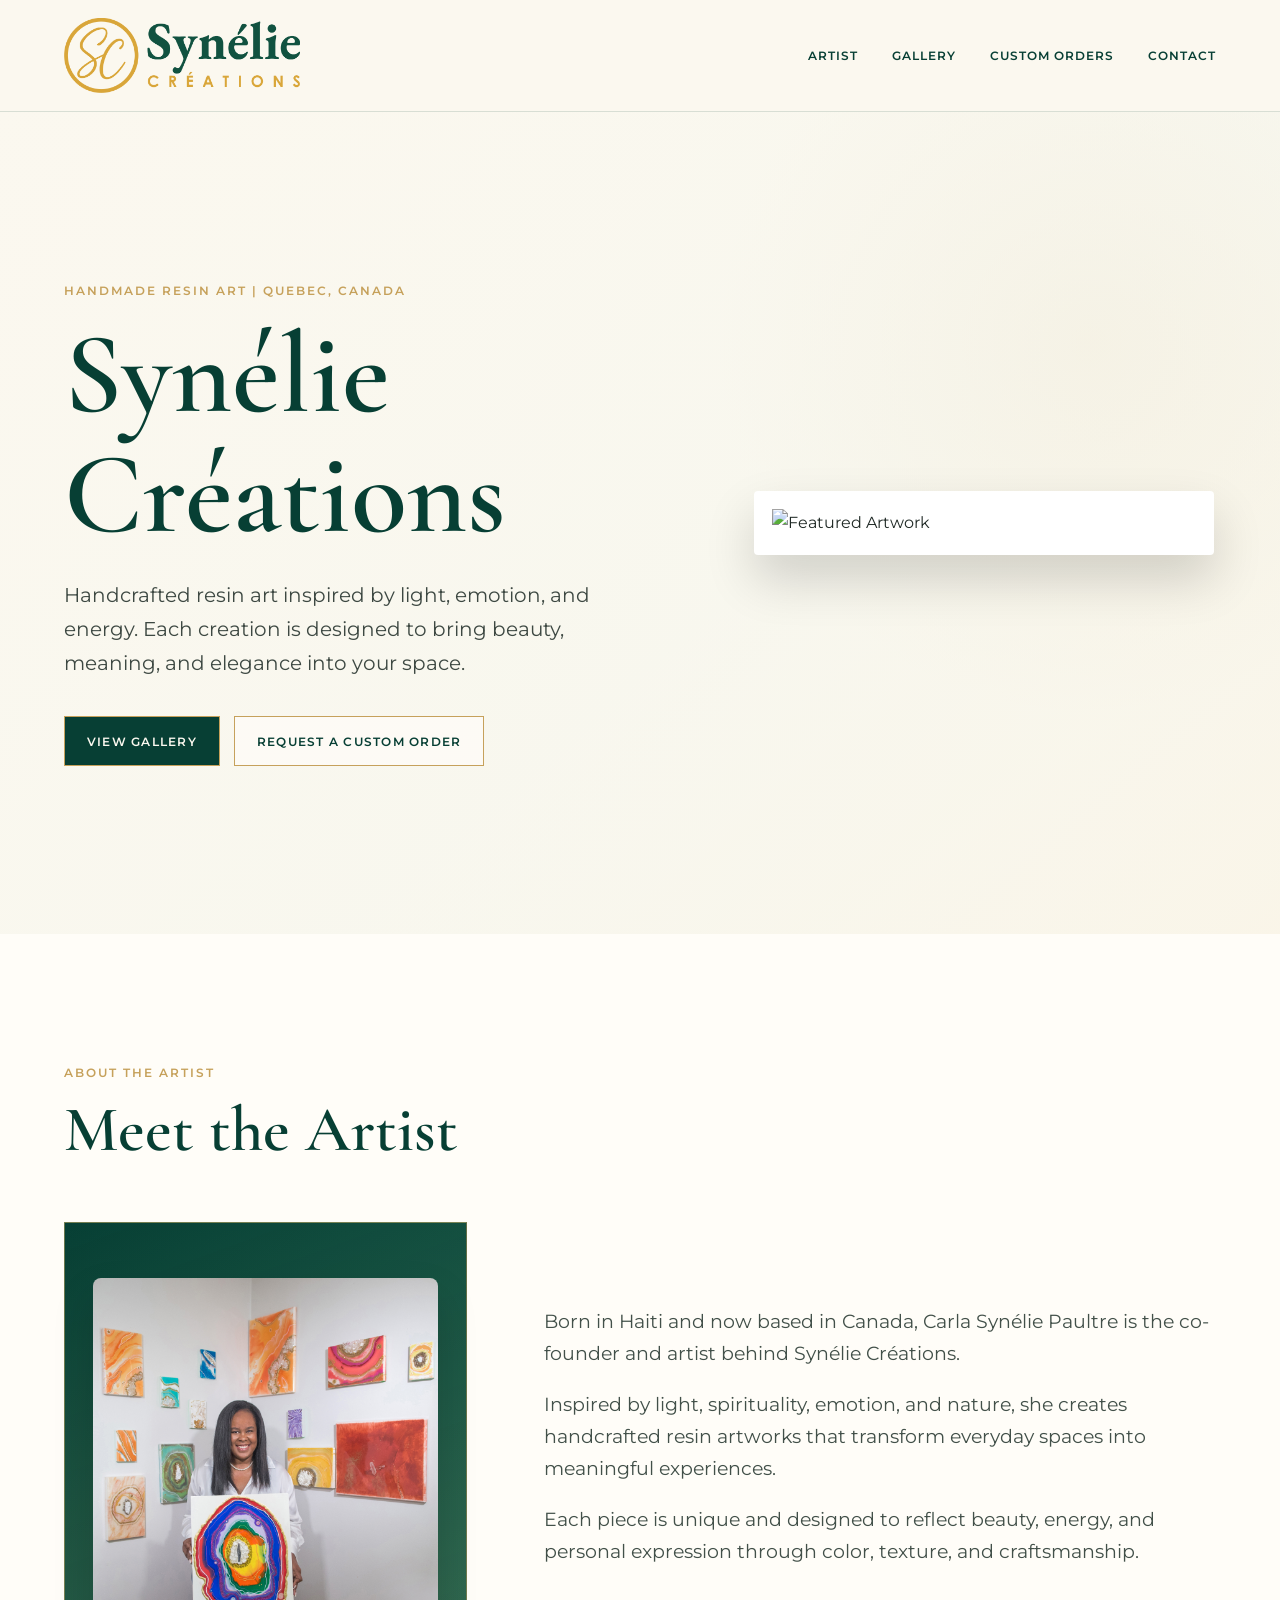
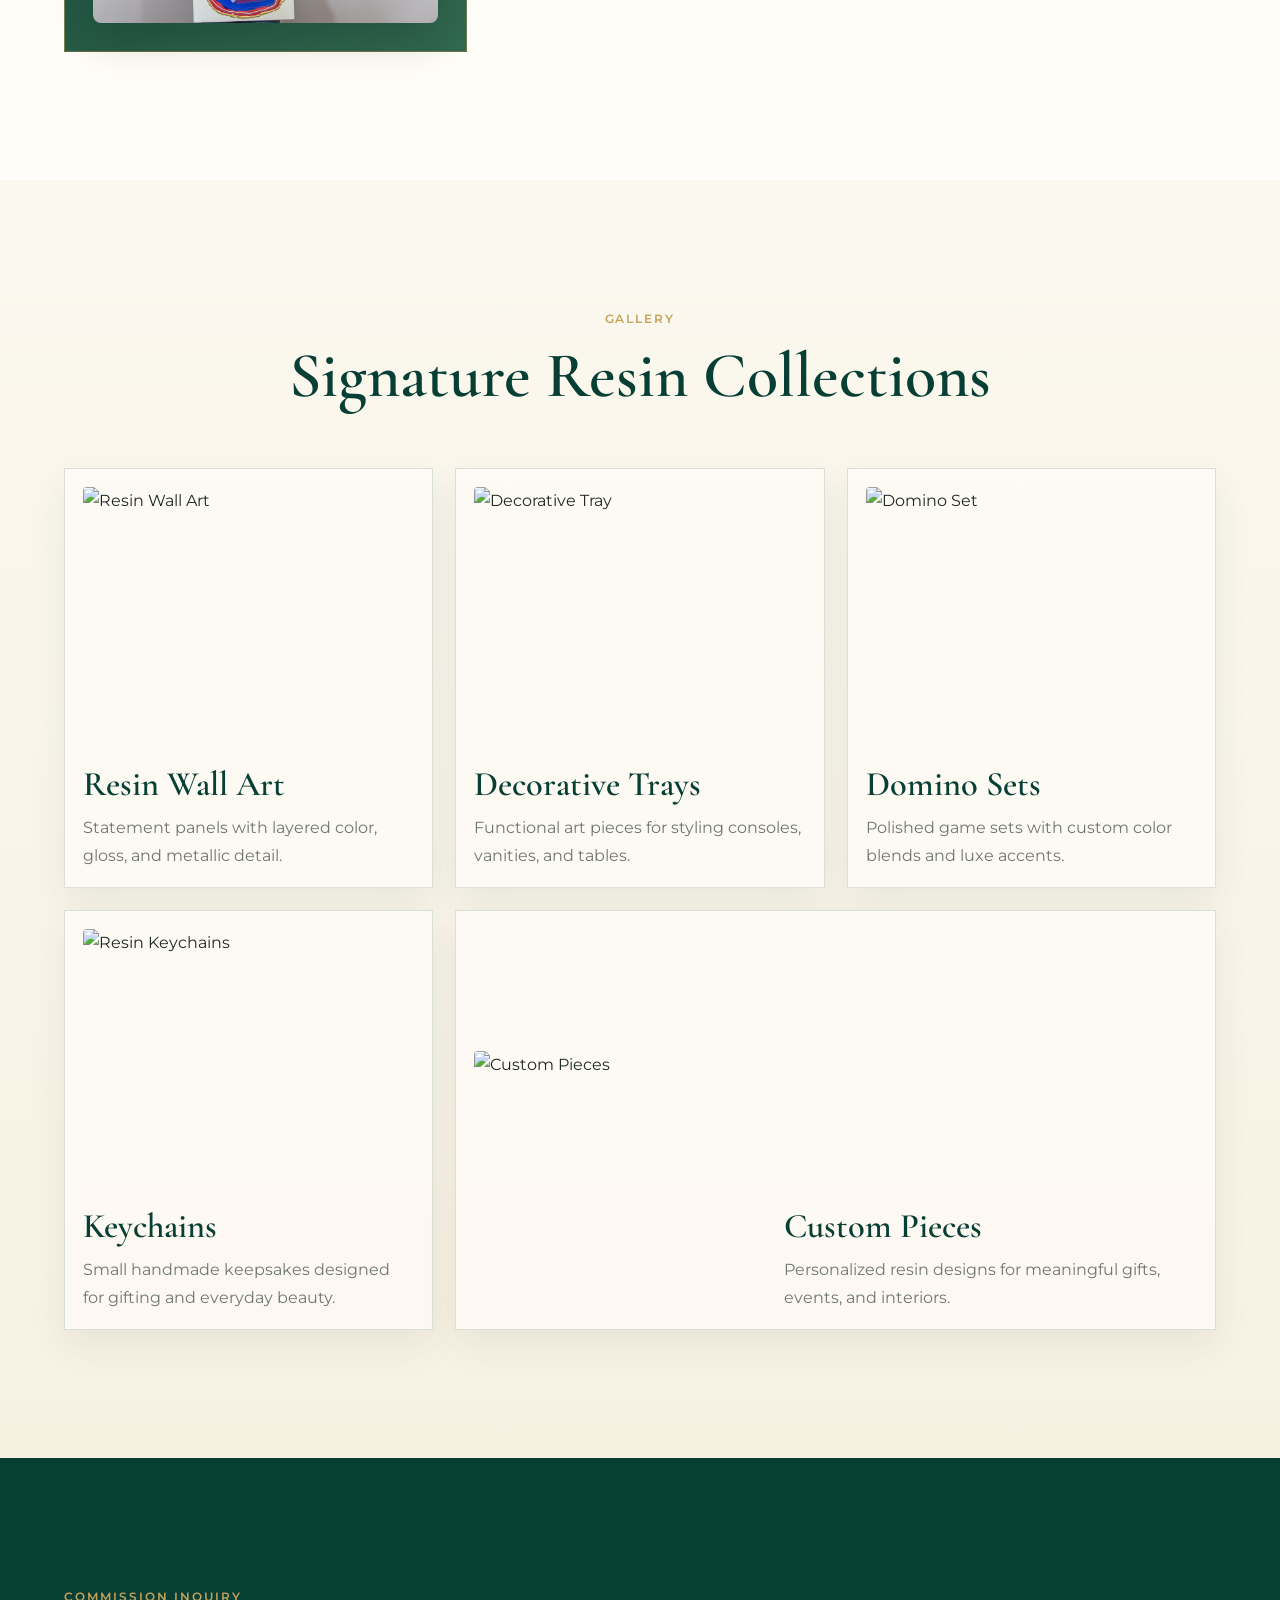
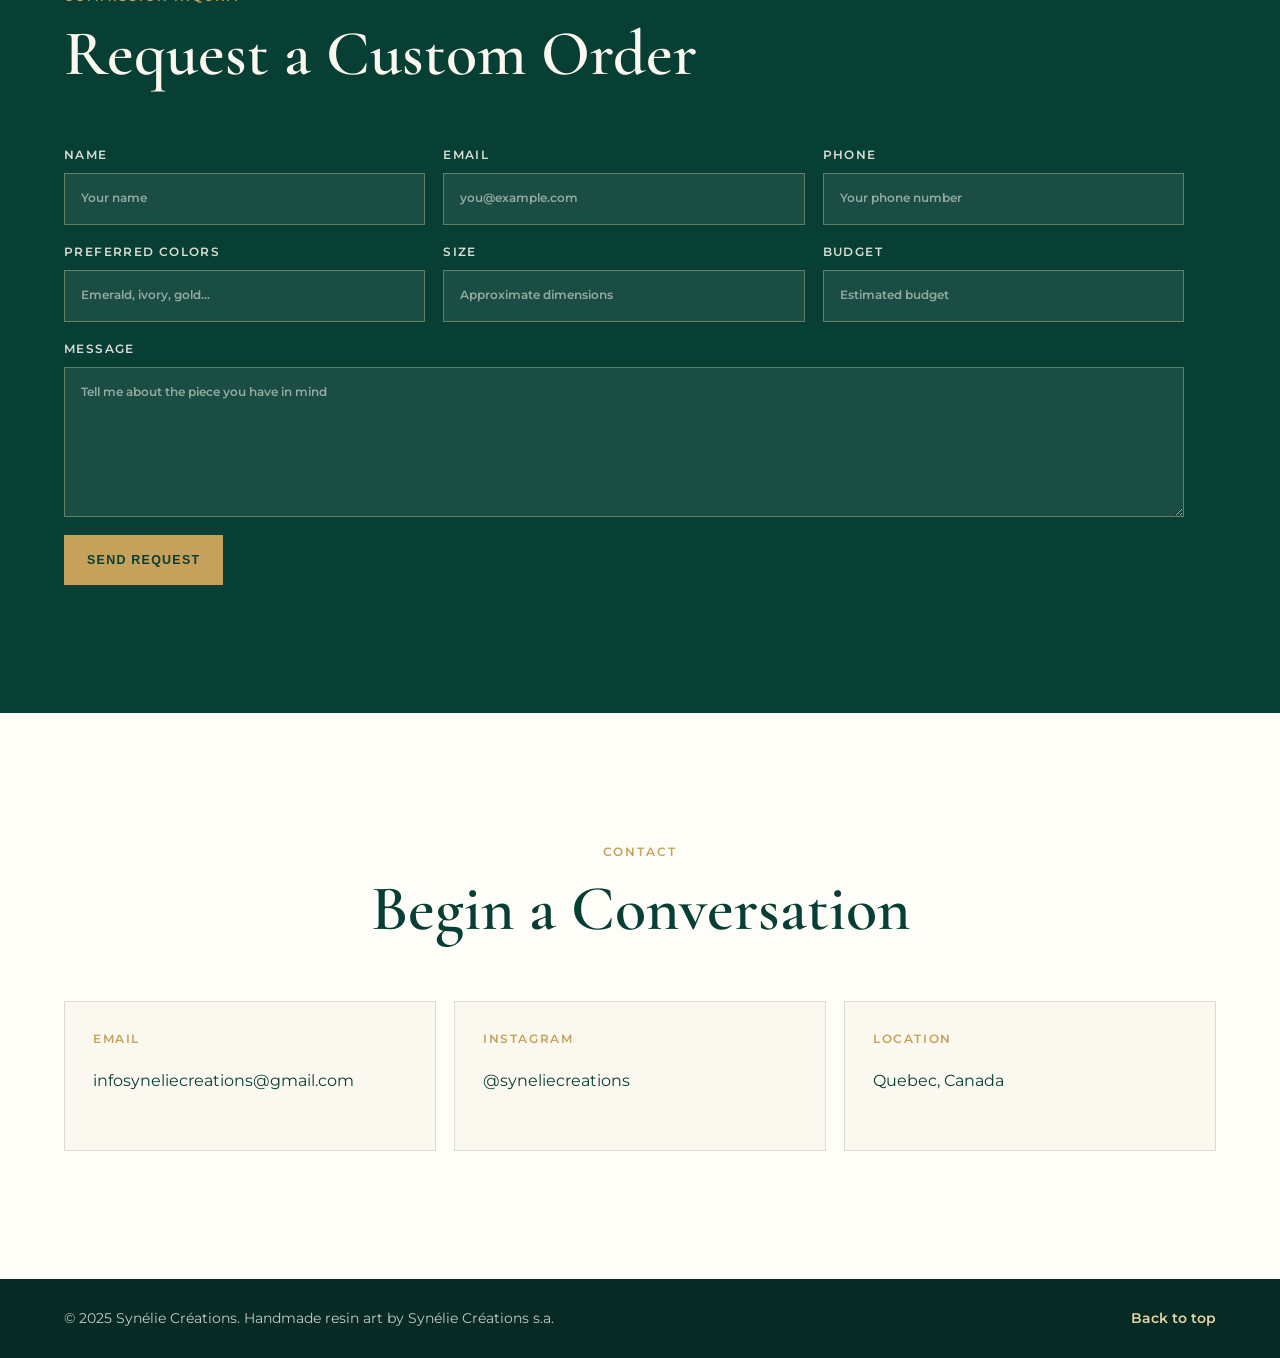
==== index.html @ 4497c75a "Update index.html" ====
<!DOCTYPE html>
<html lang="en">
  <head>
    <meta name="google-site-verification" content="1TIDE-GfaB0CnTvRUGaoGcwFWuDQBc4Xzt8GqGx5zcY" />
    <meta charset="UTF-8" />
    <meta name="viewport" content="width=device-width, initial-scale=1.0" />
    <title>Synélie Créations | Handmade Resin Art</title>
    <link rel="preconnect" href="https://fonts.googleapis.com" />
    <link rel="preconnect" href="https://fonts.gstatic.com" crossorigin />
    <link
      href="https://fonts.googleapis.com/css2?family=Cormorant+Garamond:wght@500;600;700&family=Montserrat:wght@300;400;500;600&display=swap"
      rel="stylesheet"
    />
    <link rel="stylesheet" href="style.css" />
  </head>
  <body>
    <header class="site-header" id="top">
      <a class="brand" href="#top" aria-label="Synelie Creations homepage">
        <img src="logo_3.png" alt="Synélie Créations Logo" class="site-logo">
            </a>

      <button class="nav-toggle" aria-label="Open navigation" aria-expanded="false">
        <span></span>
        <span></span>
      </button>

      <nav class="site-nav" aria-label="Primary navigation">
        <a href="#about">Artist</a>
        <a href="#gallery">Gallery</a>
        <a href="#custom">Custom Orders</a>
        <a href="#contact">Contact</a>
      </nav>
    </header>

    <main>
      <section class="hero section-pad">
        <div class="hero-copy">
          <p class="eyebrow">Handmade Resin Art | Quebec, Canada</p>
          <h1>Synélie Créations</h1>
          <p class="hero-tagline">
            Handcrafted resin art inspired by light, emotion, and energy. Each creation is designed to bring beauty, meaning, and elegance into your space.
          </p>
          <div class="hero-actions">
            <a class="button button-primary" href="#gallery">View Gallery</a>
            <a class="button button-secondary" href="#custom">Request a Custom Order</a>
          </div>
        </div>

       <div class="hero-art">
    <img src="350$(2).jpg" alt="Featured Artwork" class="hero-image">
</div>
      </section>

      <section class="about section-pad" id="about">
        <div class="section-heading">
          <p class="eyebrow">About the Artist</p>
          <h2>Meet the Artist</h2>
        </div>
        <div class="about-grid">
         <div class="portrait-placeholder">
    <img src="DSC_4320.jpg" alt="Carla Synélie Paultre" class="portrait-image">
</div>
          <div class="about-copy">
            <p>
          Born in Haiti and now based in Canada, Carla Synélie Paultre is the 
          co-founder and artist behind Synélie Créations.
</p>
          Inspired by light, spirituality, emotion, and nature, 
          she creates handcrafted resin artworks that transform everyday spaces into meaningful experiences.
</p>
          Each piece is unique and designed to reflect beauty, energy, and personal expression through color, texture, and craftsmanship.
</p>
            </p>
          </div>
        </div>
      </section>

      <section class="gallery section-pad" id="gallery">
        <div class="section-heading centered">
          <p class="eyebrow">Gallery</p>
          <h2>Signature Resin Collections</h2>
        </div>

        <div class="gallery-grid">
          <a class="gallery-card" href="resin-wall-art.html">
            <img src="DSC_3953.jpg" alt="Resin Wall Art" class="gallery-image">
            <div>
              <h3>Resin Wall Art</h3>
              <p>Statement panels with layered color, gloss, and metallic detail.</p>
            </div>
          </a>

         <a class="gallery-card" href="decorative-trays.html">
             <img src="DSC_3955.jpg" alt="Decorative Tray" class="gallery-image">
            <div>
              <h3>Decorative Trays</h3>
              <p>Functional art pieces for styling consoles, vanities, and tables.</p>
            </div>
          </a>

          <a class="gallery-card" href="domino-sets.html">
            <img src="65$.jpg" alt="Domino Set" class="gallery-image">
            <div>
              <h3>Domino Sets</h3>
              <p>Polished game sets with custom color blends and luxe accents.</p>
            </div>
          </a>

          <a class="gallery-card" href="keychains.html">
           <img src="15$.jpg" alt="Resin Keychains" class="gallery-image">
            <div>
              <h3>Keychains</h3>
              <p>Small handmade keepsakes designed for gifting and everyday beauty.</p>
            </div>
          </a>

          <article class="gallery-card featured-card">
             <img src="15$ (1).jpg" alt="Custom Pieces" class="gallery-image">
            <div>
              <h3>Custom Pieces</h3>
              <p>Personalized resin designs for meaningful gifts, events, and interiors.</p>
            </div>
          </article>
        </div>
      </section>

      <section class="custom section-pad" id="custom">
        <div class="section-heading">
          <p class="eyebrow">Commission Inquiry</p>
          <h2>Request a Custom Order</h2>
        </div>

        <form class="custom-form" action="https://formspree.io/f/xvzjpkgw" method="POST">
          <label>
            Name
            <input type="text" name="name" placeholder="Your name" />
          </label>
          <label>
            Email
            <input type="email" name="email" placeholder="you@example.com" />
          </label>
          <label>
            Phone
            <input type="tel" name="phone" placeholder="Your phone number" />
          </label>
          <label>
            Preferred Colors
            <input type="text" name="colors" placeholder="Emerald, ivory, gold..." />
          </label>
          <label>
            Size
            <input type="text" name="size" placeholder="Approximate dimensions" />
          </label>
          <label>
            Budget
            <input type="text" name="budget" placeholder="Estimated budget" />
          </label>
          <label class="full-field">
            Message
            <textarea name="message" rows="6" placeholder="Tell me about the piece you have in mind"></textarea>
          </label>
          <button class="button button-primary form-button" type="submit">Send Request</button>
        </form>
      </section>

      <section class="contact section-pad" id="contact">
        <div class="section-heading centered">
          <p class="eyebrow">Contact</p>
          <h2>Begin a Conversation</h2>
        </div>

        <div class="contact-list">
          <a href="mailto:infosyneliecreations@gmail.com">
            <span>Email</span>
            infosyneliecreations@gmail.com
          </a>
          <a href="https://www.instagram.com/" target="_blank" rel="noreferrer">
            <span>Instagram</span>
            @syneliecreations
          </a>
          <p>
            <span>Location</span>
            Quebec, Canada
          </p>
        </div>
      </section>
    </main>

    <footer class="site-footer">
      <p>&copy; 2025 Synélie Créations. Handmade resin art by Synélie Créations s.a.</p>
      <a href="#top">Back to top</a>
    </footer>

    <script src="script.js"></script>
  </body>
</html>
---- style.css ----
:root {
  --emerald: #073f34;
  --emerald-soft: #0d5b4d;
  --gold: #c6a15b;
  --gold-light: #e7d4a6;
  --ivory: #fbf8ef;
  --paper: #fffdf8;
  --ink: #1f2925;
  --muted: #6e776f;
  --line: rgba(7, 63, 52, 0.14);
  --shadow: 0 22px 50px rgba(7, 63, 52, 0.12);
}

* {
  box-sizing: border-box;
}

html {
  scroll-behavior: smooth;
}

body {
  margin: 0;
  background: var(--ivory);
  color: var(--ink);
  font-family: "Montserrat", Arial, sans-serif;
  line-height: 1.7;
}

a {
  color: inherit;
  text-decoration: none;
}

img,
svg {
  display: block;
  max-width: 100%;
}

.site-header {
  position: sticky;
  top: 0;
  z-index: 20;
  display: flex;
  align-items: center;
  justify-content: space-between;
  gap: 24px;
  min-height: 78px;
  padding: 18px clamp(20px, 5vw, 72px);
  background: rgba(251, 248, 239, 0.9);
  border-bottom: 1px solid var(--line);
  backdrop-filter: blur(18px);
}

.brand {
  display: inline-flex;
  align-items: center;
  gap: 12px;
  font-family: "Cormorant Garamond", Georgia, serif;
  font-size: 1.35rem;
  font-weight: 700;
  letter-spacing: 0;
}

.brand-mark {
  display: grid;
  width: 42px;
  height: 42px;
  place-items: center;
  color: var(--ivory);
  background: var(--emerald);
  border: 1px solid var(--gold);
  border-radius: 50%;
  font-family: "Montserrat", Arial, sans-serif;
  font-size: 0.78rem;
  font-weight: 600;
}

.site-nav {
  display: flex;
  align-items: center;
  gap: clamp(16px, 3vw, 34px);
  color: var(--emerald);
  font-size: 0.78rem;
  font-weight: 600;
  letter-spacing: 0.08em;
  text-transform: uppercase;
}

.site-nav a {
  position: relative;
}

.site-nav a::after {
  position: absolute;
  right: 0;
  bottom: -8px;
  left: 0;
  height: 1px;
  content: "";
  background: var(--gold);
  transform: scaleX(0);
  transform-origin: center;
  transition: transform 180ms ease;
}

.site-nav a:hover::after,
.site-nav a:focus-visible::after {
  transform: scaleX(1);
}

.nav-toggle {
  display: none;
  width: 42px;
  height: 42px;
  border: 1px solid var(--line);
  background: transparent;
}

.nav-toggle span {
  display: block;
  width: 18px;
  height: 1px;
  margin: 6px auto;
  background: var(--emerald);
}

.section-pad {
  padding: clamp(72px, 10vw, 132px) clamp(20px, 5vw, 72px);
}

.hero {
  display: grid;
  grid-template-columns: minmax(0, 0.95fr) minmax(320px, 0.75fr);
  align-items: center;
  gap: clamp(40px, 8vw, 100px);
  min-height: calc(100vh - 78px);
  background:
    linear-gradient(115deg, rgba(251, 248, 239, 0.88), rgba(251, 248, 239, 0.68)),
    radial-gradient(circle at 85% 28%, rgba(198, 161, 91, 0.22), transparent 30%),
    linear-gradient(140deg, var(--ivory), #eef4ec 58%, #f7efdb);
}

.eyebrow {
  margin: 0 0 14px;
  color: var(--gold);
  font-size: 0.78rem;
  font-weight: 600;
  letter-spacing: 0.16em;
  text-transform: uppercase;
}

h1,
h2,
h3 {
  margin: 0;
  color: var(--emerald);
  font-family: "Cormorant Garamond", Georgia, serif;
  font-weight: 600;
  line-height: 1.04;
  letter-spacing: 0;
}

h1 {
  max-width: 760px;
  font-size: clamp(4rem, 9vw, 8.75rem);
}

h2 {
  max-width: 780px;
  font-size: clamp(2.4rem, 5vw, 4.8rem);
}

h3 {
  font-size: clamp(1.55rem, 3vw, 2.15rem);
}

.hero-tagline {
  max-width: 620px;
  margin: 24px 0 0;
  color: #3d4842;
  font-size: clamp(1rem, 2vw, 1.25rem);
}

.hero-actions {
  display: flex;
  flex-wrap: wrap;
  gap: 14px;
  margin-top: 36px;
}

.button {
  display: inline-flex;
  align-items: center;
  justify-content: center;
  min-height: 50px;
  padding: 13px 22px;
  border: 1px solid var(--gold);
  font-size: 0.78rem;
  font-weight: 600;
  letter-spacing: 0.1em;
  text-transform: uppercase;
  transition:
    transform 180ms ease,
    background 180ms ease,
    color 180ms ease;
}

.button:hover,
.button:focus-visible {
  transform: translateY(-2px);
}

.button-primary {
  color: var(--ivory);
  background: var(--emerald);
}

.button-secondary {
  color: var(--emerald);
  background: rgba(255, 253, 248, 0.7);
}

.hero-art {
  display: grid;
  place-items: center;
}

.art-frame {
  position: relative;
  width: min(100%, 520px);
  aspect-ratio: 4 / 5;
  overflow: hidden;
  border: 1px solid rgba(198, 161, 91, 0.65);
  background:
    linear-gradient(145deg, rgba(7, 63, 52, 0.88), rgba(13, 91, 77, 0.72)),
    var(--emerald);
  box-shadow: var(--shadow);
}

.art-frame::before {
  position: absolute;
  inset: 28px;
  content: "";
  border: 1px solid rgba(231, 212, 166, 0.5);
}

.art-frame p {
  position: absolute;
  right: 28px;
  bottom: 24px;
  margin: 0;
  color: rgba(251, 248, 239, 0.78);
  font-size: 0.72rem;
  font-weight: 600;
  letter-spacing: 0.12em;
  text-transform: uppercase;
}

.resin-orbit,
.gold-vein {
  position: absolute;
  pointer-events: none;
}

.resin-orbit {
  border: 1px solid rgba(231, 212, 166, 0.34);
  border-radius: 50%;
}

.orbit-one {
  top: 12%;
  left: -18%;
  width: 72%;
  aspect-ratio: 1;
  background: radial-gradient(circle, rgba(251, 248, 239, 0.3), transparent 64%);
}

.orbit-two {
  right: -28%;
  bottom: 6%;
  width: 86%;
  aspect-ratio: 1;
  background: radial-gradient(circle, rgba(198, 161, 91, 0.24), transparent 66%);
}

.gold-vein {
  width: 2px;
  height: 78%;
  background: linear-gradient(180deg, transparent, var(--gold-light), transparent);
  transform: rotate(28deg);
}

.vein-one {
  top: -6%;
  left: 55%;
}

.vein-two {
  top: 14%;
  left: 68%;
}

.section-heading {
  margin-bottom: clamp(34px, 5vw, 58px);
}

.centered {
  text-align: center;
}

.centered h2 {
  margin-inline: auto;
}

.about {
  background: var(--paper);
}

.about-grid {
  display: grid;
  grid-template-columns: minmax(240px, 0.6fr) minmax(0, 1fr);
  gap: clamp(30px, 6vw, 78px);
  align-items: center;
}

.portrait-placeholder {
  display: grid;
  min-height: 430px;
  place-items: end start;
  padding: 28px;
  color: var(--ivory);
  background:
    linear-gradient(160deg, rgba(7, 63, 52, 0.08), rgba(198, 161, 91, 0.2)),
    linear-gradient(140deg, var(--emerald), var(--emerald-soft));
  border: 1px solid rgba(198, 161, 91, 0.48);
}

.portrait-placeholder span {
  font-size: 0.72rem;
  font-weight: 600;
  letter-spacing: 0.14em;
  text-transform: uppercase;
}

.about-copy {
  max-width: 720px;
  color: #425049;
  font-size: clamp(1rem, 2vw, 1.18rem);
}

.gallery {
  background: linear-gradient(180deg, var(--ivory), #f7f1e2);
}

.gallery-grid {
  display: grid;
  grid-template-columns: repeat(6, 1fr);
  gap: 22px;
}

.gallery-card {
  grid-column: span 2;
  display: grid;
  gap: 20px;
  padding: 18px;
  background: rgba(255, 253, 248, 0.72);
  border: 1px solid var(--line);
  box-shadow: 0 14px 34px rgba(7, 63, 52, 0.07);
}

.featured-card {
  grid-column: span 4;
  grid-template-columns: minmax(220px, 0.7fr) 1fr;
  align-items: end;
}

.image-placeholder {
  min-height: 260px;
  border: 1px solid rgba(198, 161, 91, 0.3);
  background-color: #e9e4d4;
  background-image:
    linear-gradient(135deg, rgba(255, 253, 248, 0.52), transparent),
    radial-gradient(circle at 28% 34%, rgba(7, 63, 52, 0.62), transparent 20%),
    radial-gradient(circle at 72% 68%, rgba(198, 161, 91, 0.62), transparent 24%);
}

.trays {
  background-image:
    linear-gradient(135deg, rgba(255, 253, 248, 0.42), transparent),
    radial-gradient(ellipse at 50% 52%, rgba(7, 63, 52, 0.58), transparent 32%),
    radial-gradient(circle at 74% 24%, rgba(198, 161, 91, 0.68), transparent 20%);
}

.dominoes {
  background-image:
    repeating-linear-gradient(90deg, rgba(7, 63, 52, 0.74) 0 22px, transparent 22px 42px),
    linear-gradient(145deg, rgba(231, 212, 166, 0.8), #fffdf8);
}

.keychains {
  background-image:
    radial-gradient(circle at 35% 36%, rgba(198, 161, 91, 0.7), transparent 18%),
    radial-gradient(circle at 62% 58%, rgba(7, 63, 52, 0.62), transparent 20%),
    linear-gradient(145deg, #fffdf8, #e7d4a6);
}

.custom-pieces {
  min-height: 320px;
  background-image:
    linear-gradient(45deg, rgba(7, 63, 52, 0.12) 25%, transparent 25% 50%, rgba(198, 161, 91, 0.18) 50% 75%, transparent 75%),
    linear-gradient(145deg, #fffdf8, #e4efe8);
  background-size: 42px 42px, auto;
}

.gallery-card p {
  margin: 12px 0 0;
  color: var(--muted);
}

.custom {
  background: var(--emerald);
}

.custom .section-heading h2 {
  color: var(--ivory);
}

.custom-form {
  display: grid;
  grid-template-columns: repeat(3, 1fr);
  gap: 18px;
  max-width: 1120px;
}

label {
  display: grid;
  gap: 8px;
  color: rgba(251, 248, 239, 0.86);
  font-size: 0.72rem;
  font-weight: 600;
  letter-spacing: 0.12em;
  text-transform: uppercase;
}

input,
textarea {
  width: 100%;
  border: 1px solid rgba(231, 212, 166, 0.36);
  background: rgba(255, 253, 248, 0.08);
  color: var(--ivory);
  font: inherit;
  letter-spacing: 0;
  outline: none;
  padding: 15px 16px;
  transition:
    border-color 180ms ease,
    background 180ms ease;
}

textarea {
  resize: vertical;
}

input::placeholder,
textarea::placeholder {
  color: rgba(251, 248, 239, 0.54);
}

input:focus,
textarea:focus {
  border-color: var(--gold-light);
  background: rgba(255, 253, 248, 0.12);
}

.full-field {
  grid-column: 1 / -1;
}

.form-button {
  justify-self: start;
  background: var(--gold);
  color: var(--emerald);
}

.contact {
  background: var(--paper);
}

.contact-list {
  display: grid;
  grid-template-columns: repeat(3, 1fr);
  gap: 18px;
}

.contact-list a,
.contact-list p {
  min-height: 150px;
  margin: 0;
  padding: 28px;
  color: var(--emerald);
  background: var(--ivory);
  border: 1px solid var(--line);
}

.contact-list span {
  display: block;
  margin-bottom: 18px;
  color: var(--gold);
  font-size: 0.72rem;
  font-weight: 600;
  letter-spacing: 0.14em;
  text-transform: uppercase;
}

.site-footer {
  display: flex;
  align-items: center;
  justify-content: space-between;
  gap: 18px;
  padding: 28px clamp(20px, 5vw, 72px);
  color: rgba(251, 248, 239, 0.78);
  background: #052b24;
  font-size: 0.88rem;
}

.site-footer p {
  margin: 0;
}

.site-footer a {
  color: var(--gold-light);
  font-weight: 600;
}

@media (max-width: 980px) {
  .hero,
  .about-grid,
  .featured-card {
    grid-template-columns: 1fr;
  }

  .hero {
    min-height: auto;
    padding-top: 88px;
  }

  .gallery-card,
  .featured-card {
    grid-column: span 3;
  }

  .custom-form,
  .contact-list {
    grid-template-columns: 1fr 1fr;
  }
}

@media (max-width: 720px) {
  .site-header {
    min-height: 70px;
  }

  .brand-text {
    max-width: 150px;
    line-height: 1;
  }

  .nav-toggle {
    display: block;
  }

  .site-nav {
    position: absolute;
    top: 100%;
    right: 0;
    left: 0;
    display: none;
    flex-direction: column;
    align-items: flex-start;
    gap: 0;
    padding: 12px 20px 22px;
    background: rgba(251, 248, 239, 0.98);
    border-bottom: 1px solid var(--line);
  }

  .site-nav.is-open {
    display: flex;
  }

  .site-nav a {
    width: 100%;
    padding: 12px 0;
  }

  .hero-actions,
  .button {
    width: 100%;
  }

  h1 {
    font-size: clamp(3.6rem, 18vw, 5.4rem);
  }

  .gallery-grid,
  .custom-form,
  .contact-list {
    grid-template-columns: 1fr;
  }

  .gallery-card,
  .featured-card {
    grid-column: auto;
  }

  .portrait-placeholder,
  .image-placeholder {
    min-height: 250px;
  }

  .site-footer {
    flex-direction: column;
    align-items: flex-start;
  }
}

@media (max-width: 420px) {
  .section-pad {
    padding-right: 16px;
    padding-left: 16px;
  }

  .button {
    padding-right: 14px;
    padding-left: 14px;
    font-size: 0.72rem;
  }
}
.hero-image {
    width: 100%;
    max-width: 460px;
    height: auto;
    border-radius: 4px;
    padding: 18px;
    background: #ffffff;
    box-shadow: 0 24px 50px rgba(0,0,0,0.16);
    object-fit: cover;
}
.portrait-image {
    width: 100%;
    height: auto;
    border-radius: 8px;
    object-fit: cover;
    box-shadow: 0 20px 40px rgba(0,0,0,0.15);
}
.site-logo {
    height: 75px;
    width: auto;
    object-fit: contain;
}

.brand {
    display: flex;
    align-items: center;
    gap: 12px;
}
.gallery-image {
  width: 100%;
  height: 260px;
  object-fit: cover;
  display: block;
  border-radius: 4px;
}
.gallery-card {
  text-decoration: none;
  color: inherit;
  cursor: pointer;
}

.gallery-card:hover {
  transform: translateY(-6px);
  transition: 0.3s ease;
}
.artwork-card {
  background: #fff;
  padding: 18px;
  border-radius: 6px;
  box-shadow: 0 18px 40px rgba(0,0,0,0.08);
}

.artwork-info {
  margin-top: 16px;
}

.inquiry-button {
  display: inline-block;
  margin-top: 14px;
  padding: 12px 18px;
  background: #0f4f3d;
  color: #fff;
  text-decoration: none;
  border-radius: 4px;
  font-weight: 600;
}

.inquiry-button:hover {
  background: #c9a227;
  color: #0f4f3d;
}
.lightbox-overlay {
  display: none;
  position: fixed;
  z-index: 9999;
  inset: 0;
  background: rgba(0,0,0,0.92);
  align-items: center;
  justify-content: center;
  flex-direction: column;
}

.lightbox-overlay img {
  max-width: 85%;
  max-height: 78vh;
  border-radius: 6px;
  box-shadow: 0 25px 70px rgba(0,0,0,0.45);
}

.lightbox-close {
  position: absolute;
  top: 24px;
  right: 36px;
  color: #fff;
  font-size: 42px;
  cursor: pointer;
}

.lightbox-nav {
  margin-top: 24px;
}

.lightbox-nav button {
  padding: 12px 22px;
  margin: 0 8px;
  border: none;
  cursor: pointer;
  background: #c9a227;
  color: #0f4f3d;
  font-weight: 700;
  letter-spacing: 1px;
}
.artwork-info {
  position: relative;
  z-index: 2;
}

.inquiry-button {
  position: relative;
  z-index: 3;
  pointer-events: auto;
}
.inquiry-button {
  position: relative;
  z-index: 10;
  pointer-events: auto;
}
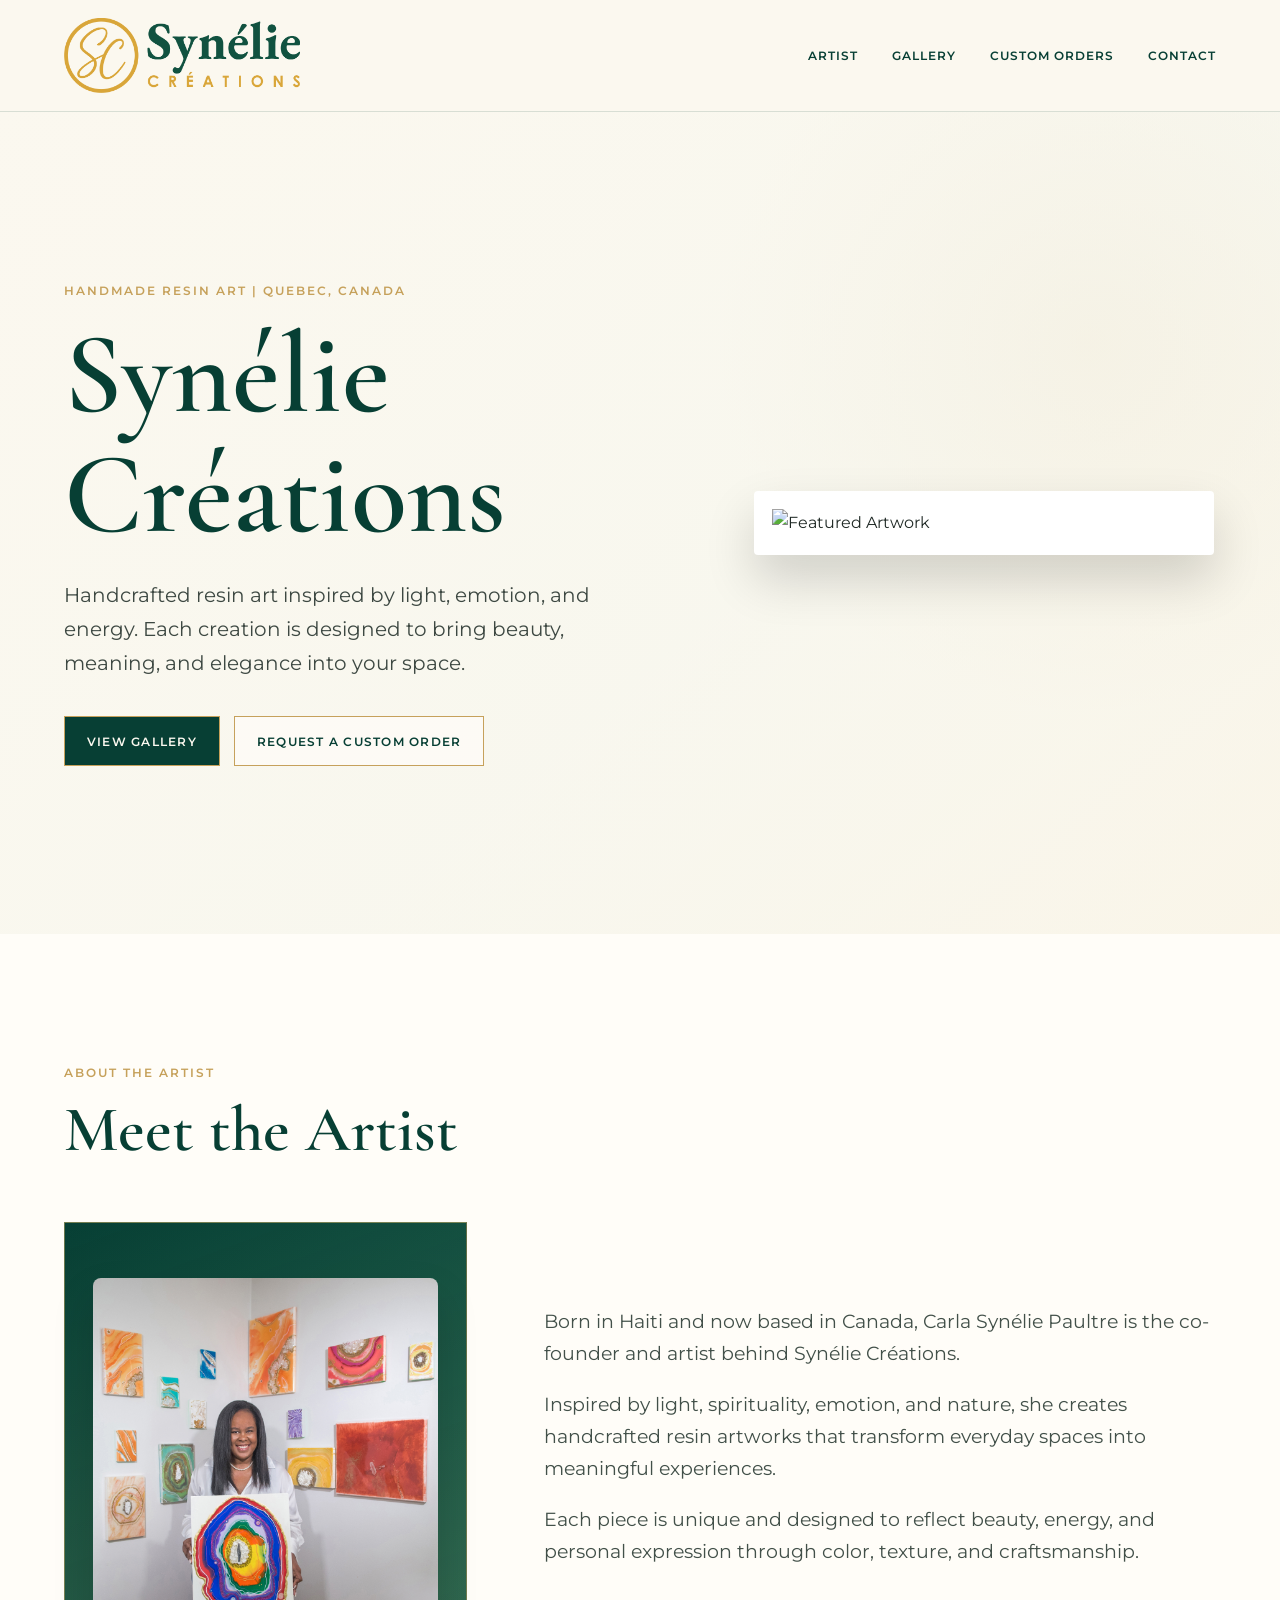
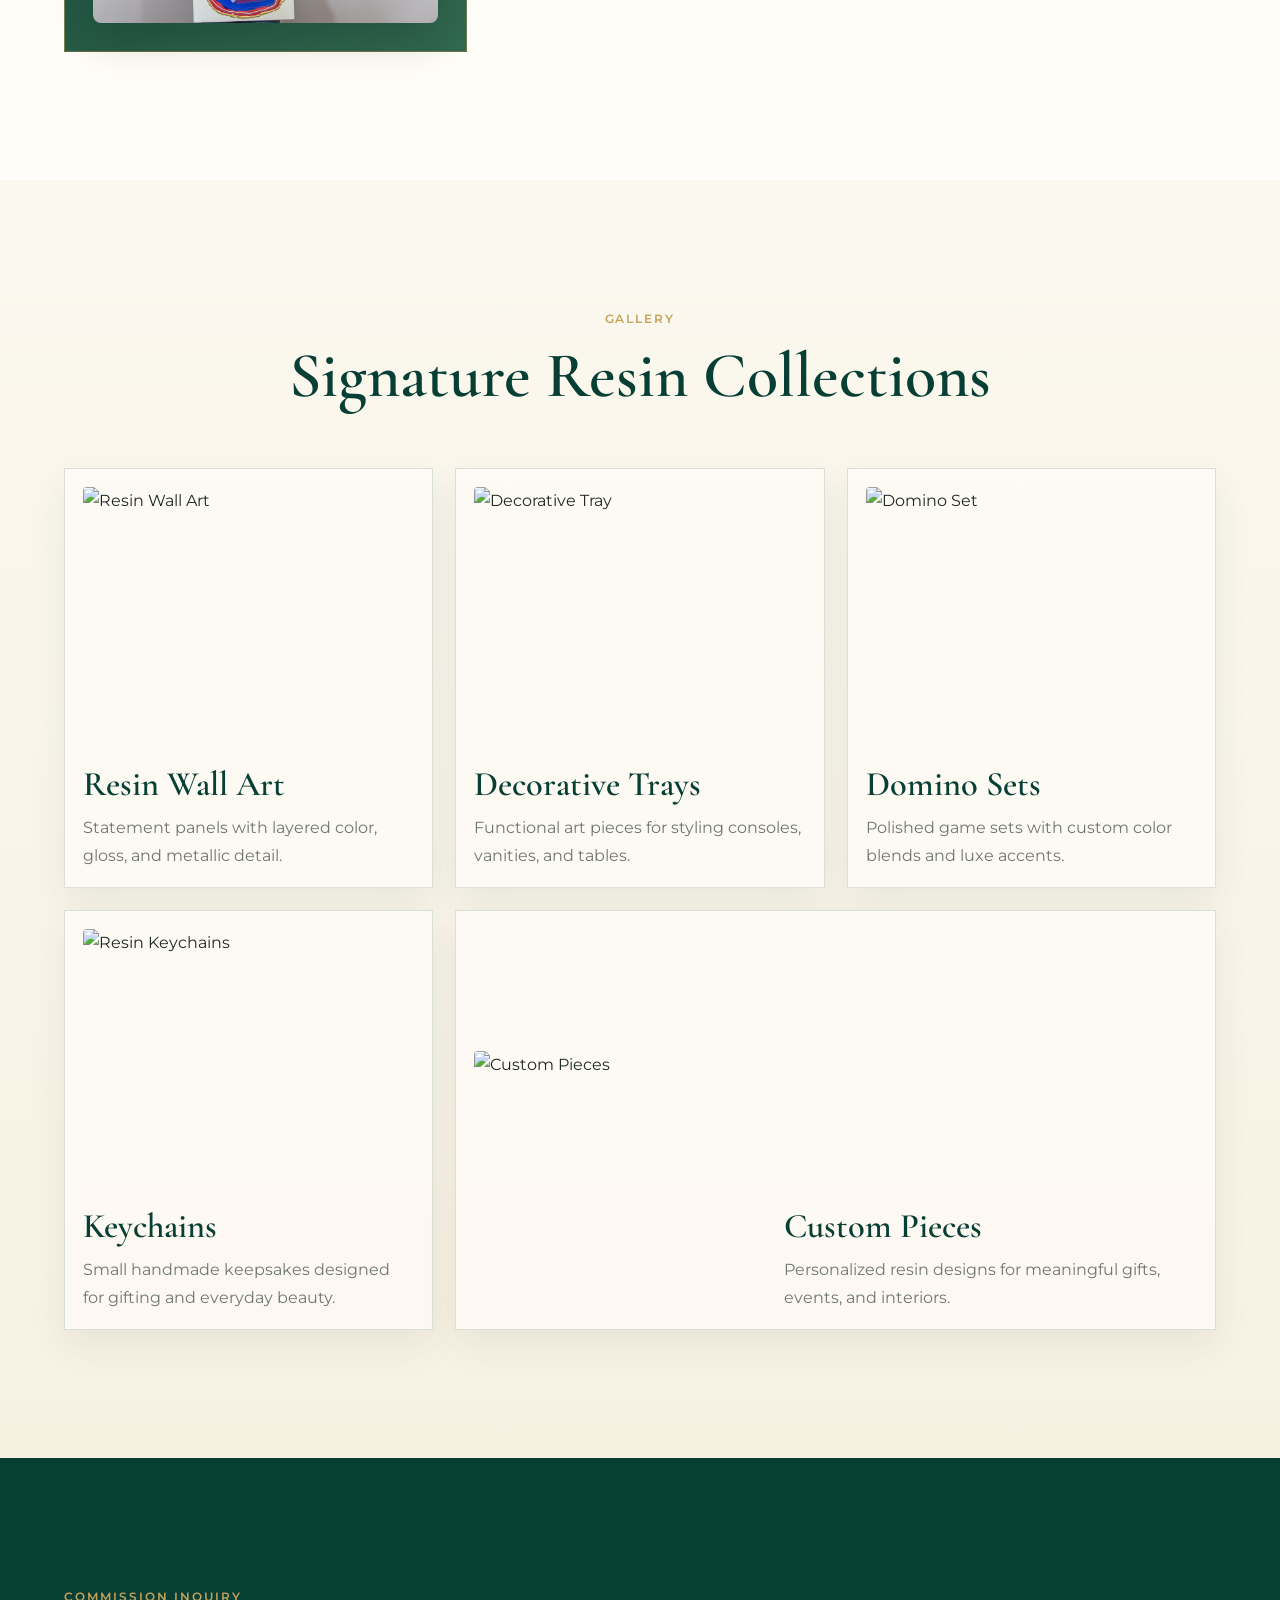
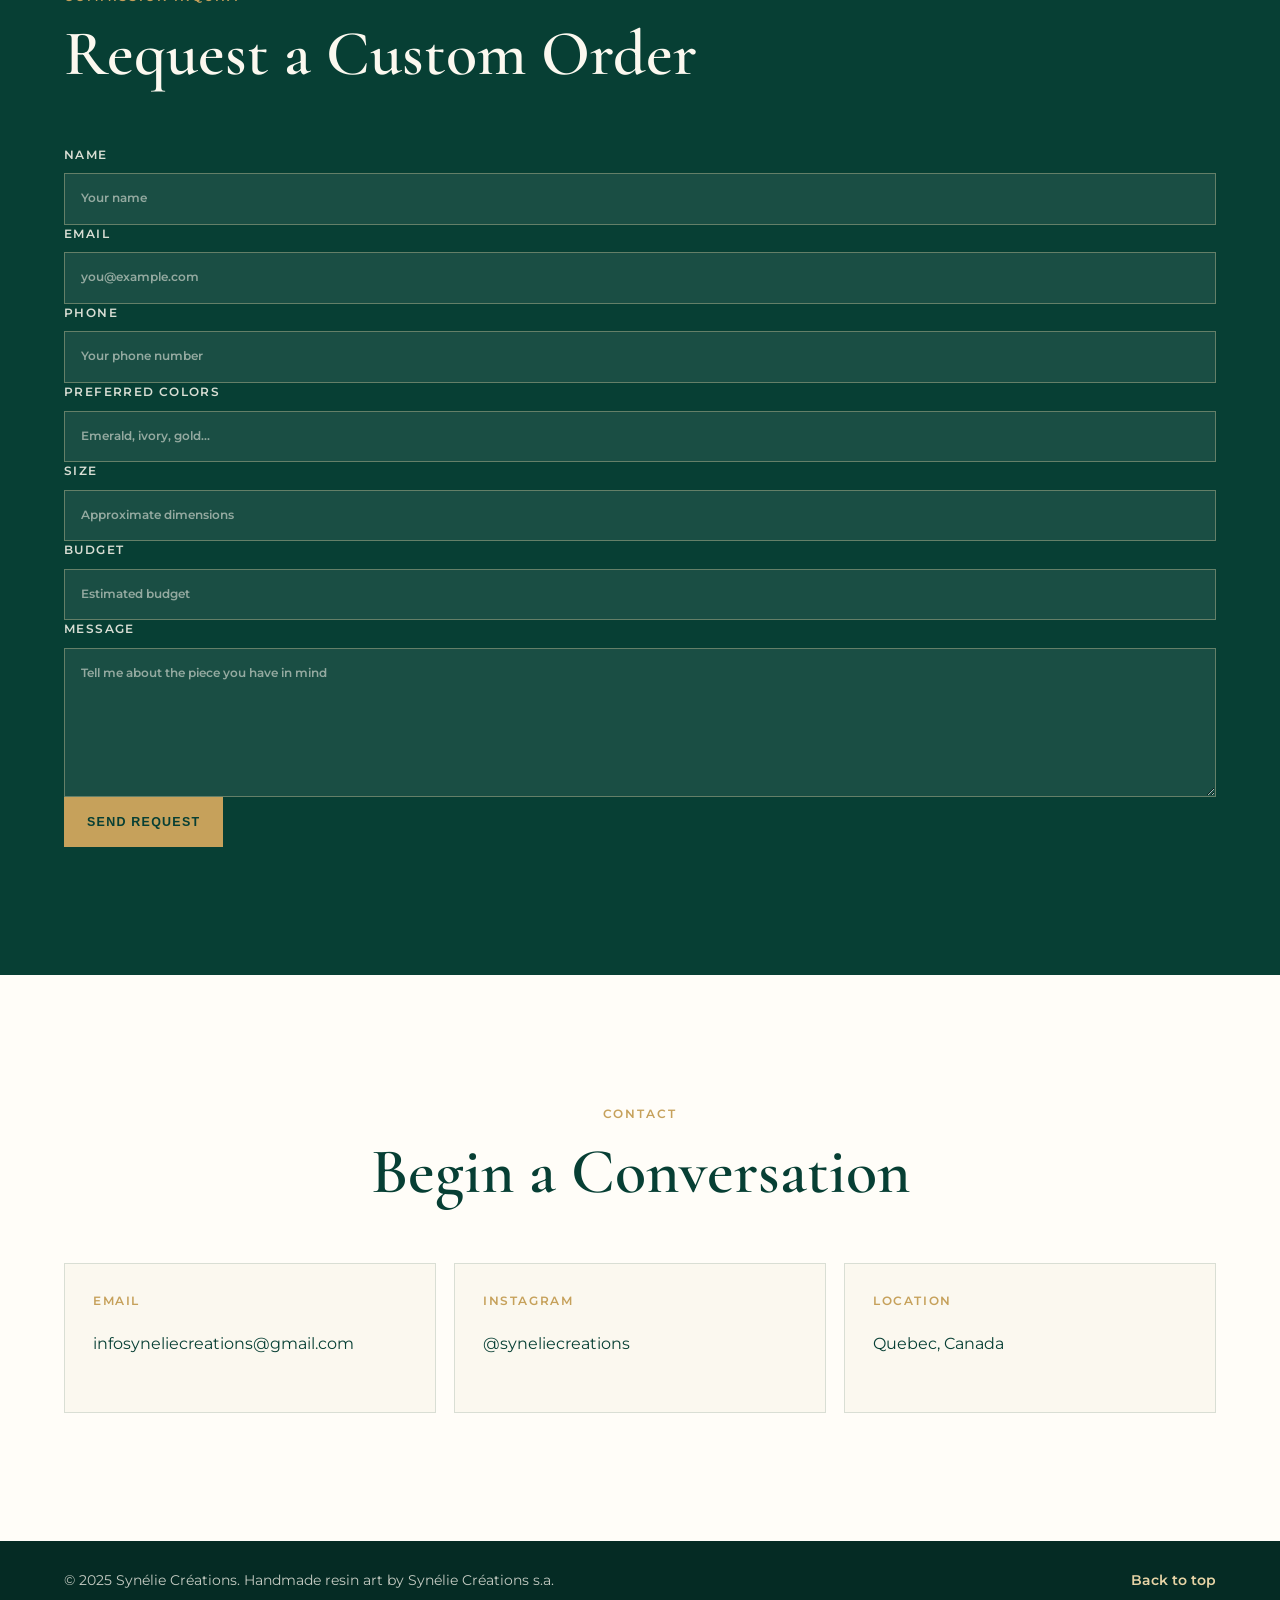
==== commit 8fccd5fe: "Update index.html" ====
--- a/index.html
+++ b/index.html
@@ -129,38 +129,48 @@
           <p class="eyebrow">Commission Inquiry</p>
           <h2>Request a Custom Order</h2>
         </div>
-
-        <form class="custom-form" action="https://formspree.io/f/xvzjpkgw" method="POST">
-          <label>
-            Name
-            <input type="text" name="name" placeholder="Your name" />
-          </label>
-          <label>
-            Email
-            <input type="email" name="email" placeholder="you@example.com" />
-          </label>
-          <label>
-            Phone
-            <input type="tel" name="phone" placeholder="Your phone number" />
-          </label>
-          <label>
-            Preferred Colors
-            <input type="text" name="colors" placeholder="Emerald, ivory, gold..." />
-          </label>
-          <label>
-            Size
-            <input type="text" name="size" placeholder="Approximate dimensions" />
-          </label>
-          <label>
-            Budget
-            <input type="text" name="budget" placeholder="Estimated budget" />
-          </label>
-          <label class="full-field">
-            Message
-            <textarea name="message" rows="6" placeholder="Tell me about the piece you have in mind"></textarea>
-          </label>
-          <button class="button button-primary form-button" type="submit">Send Request</button>
-        </form>
+<form
+  action="https://formspree.io/f/xvzjpkgw"
+  method="POST"
+  enctype="multipart/form-data"
+>
+  <label>
+    Name
+    <input type="text" name="name" placeholder="Your name" required>
+  </label>
+
+  <label>
+    Email
+    <input type="email" name="email" placeholder="you@example.com" required>
+  </label>
+
+  <label>
+    Phone
+    <input type="tel" name="phone" placeholder="Your phone number">
+  </label>
+
+  <label>
+    Preferred Colors
+    <input type="text" name="colors" placeholder="Emerald, ivory, gold...">
+  </label>
+
+  <label>
+    Size
+    <input type="text" name="size" placeholder="Approximate dimensions">
+  </label>
+
+  <label>
+    Budget
+    <input type="text" name="budget" placeholder="Estimated budget">
+  </label>
+
+  <label class="full-field">
+    Message
+    <textarea name="message" rows="6" placeholder="Tell me about the piece you have in mind" required></textarea>
+  </label>
+
+  <button class="button button-primary form-button" type="submit">Send Request</button>
+</form>
       </section>
 
       <section class="contact section-pad" id="contact">
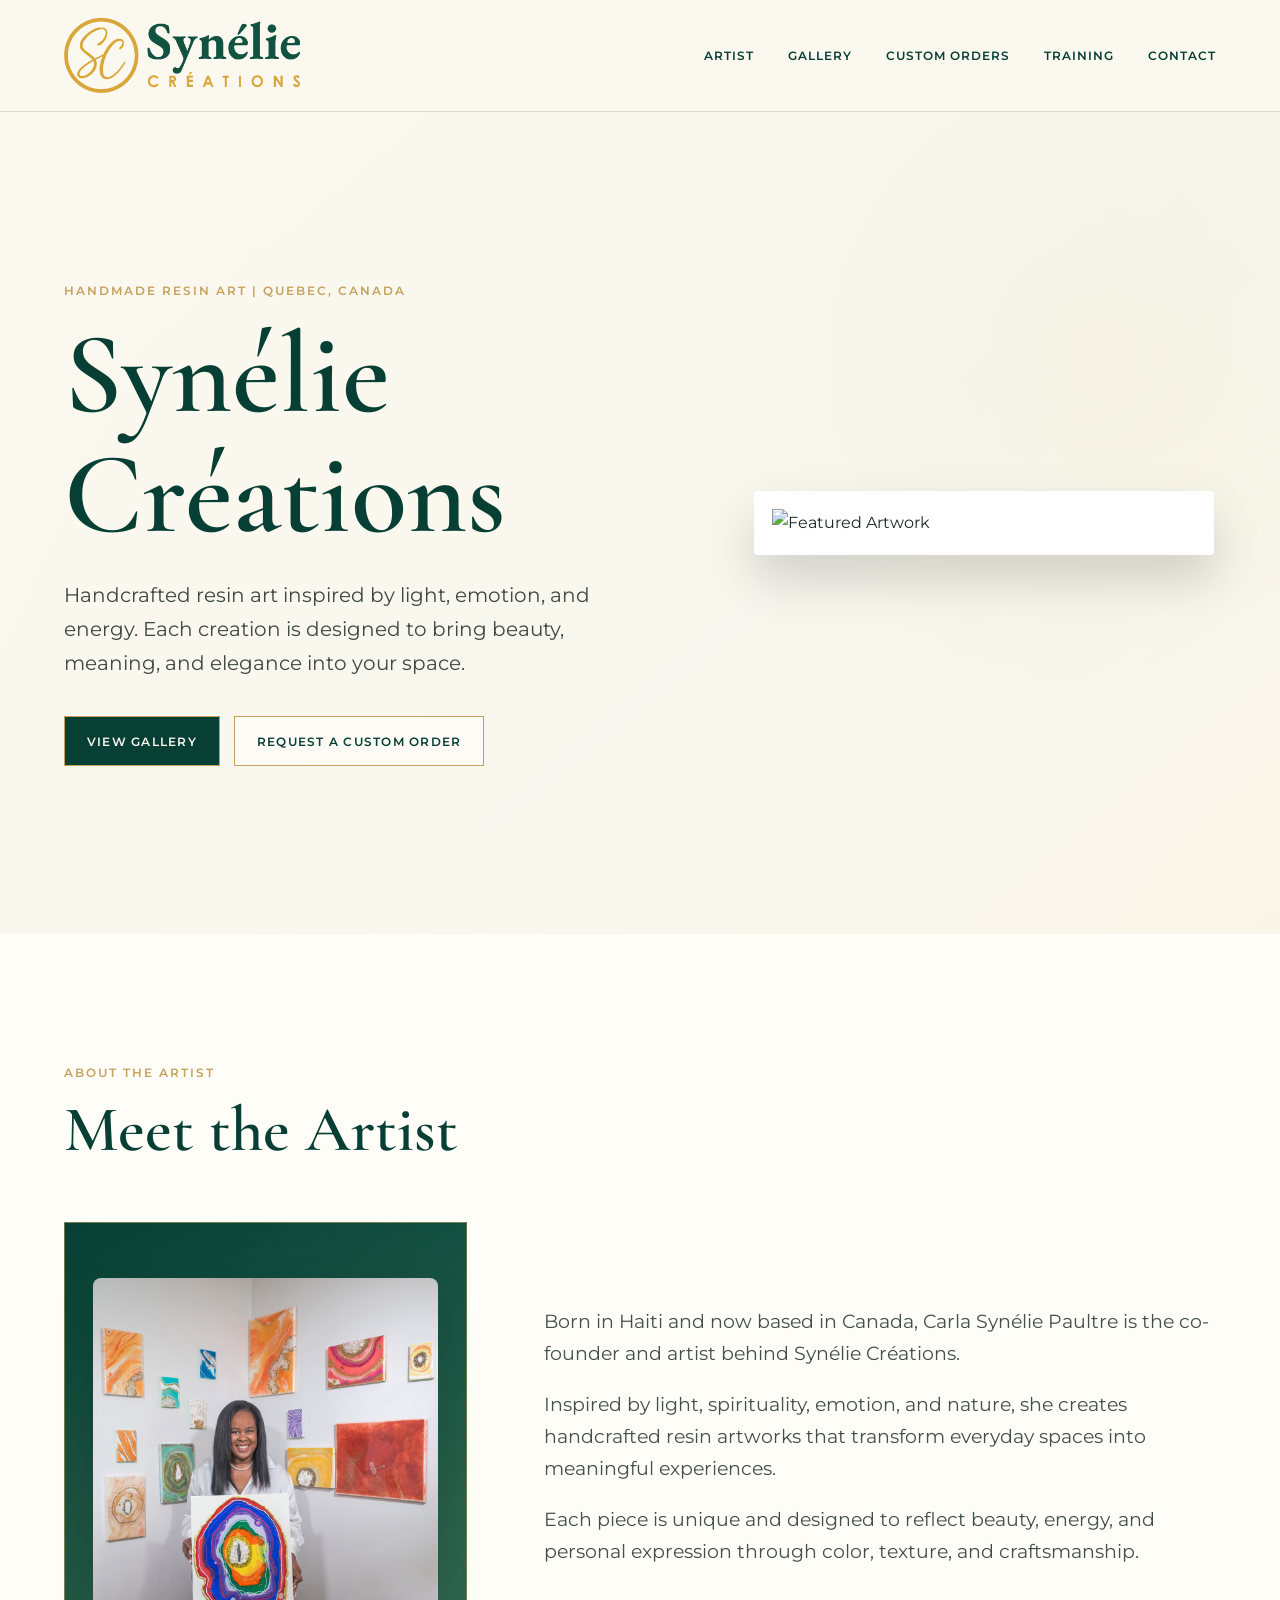
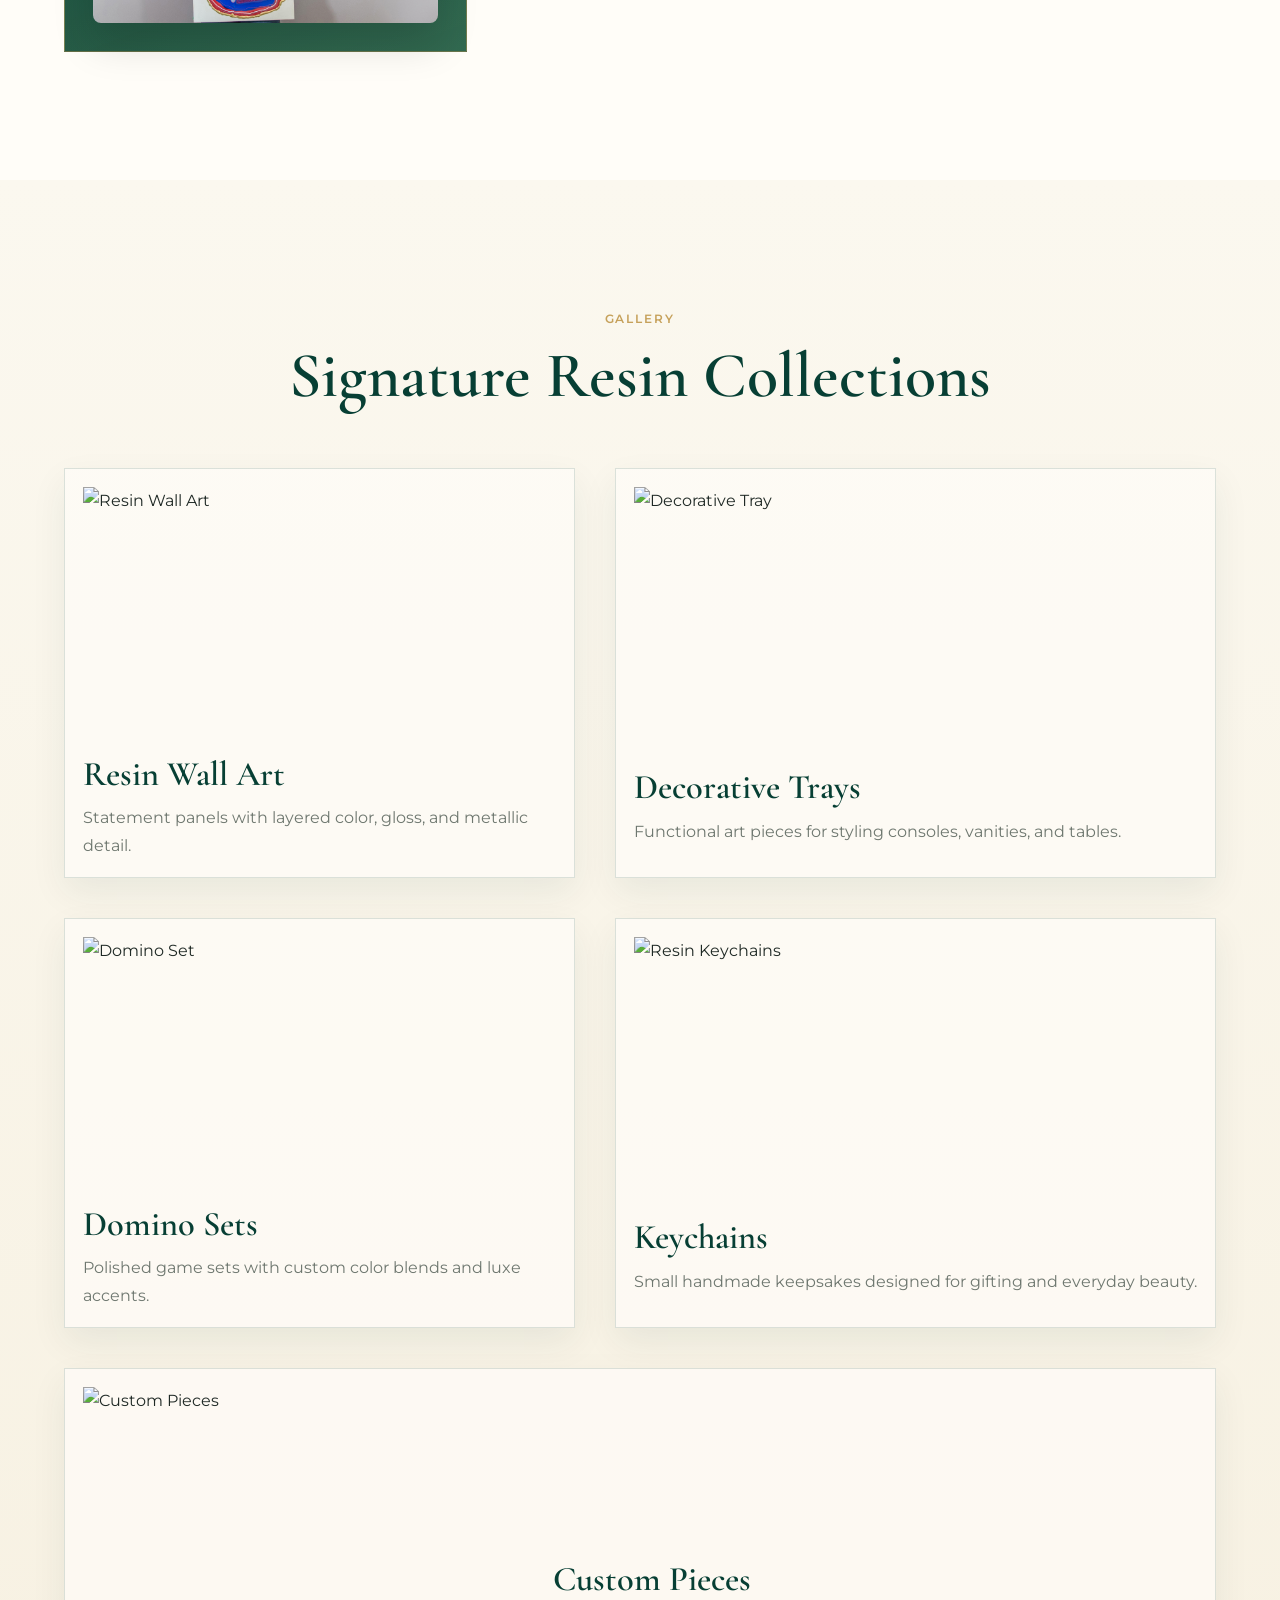
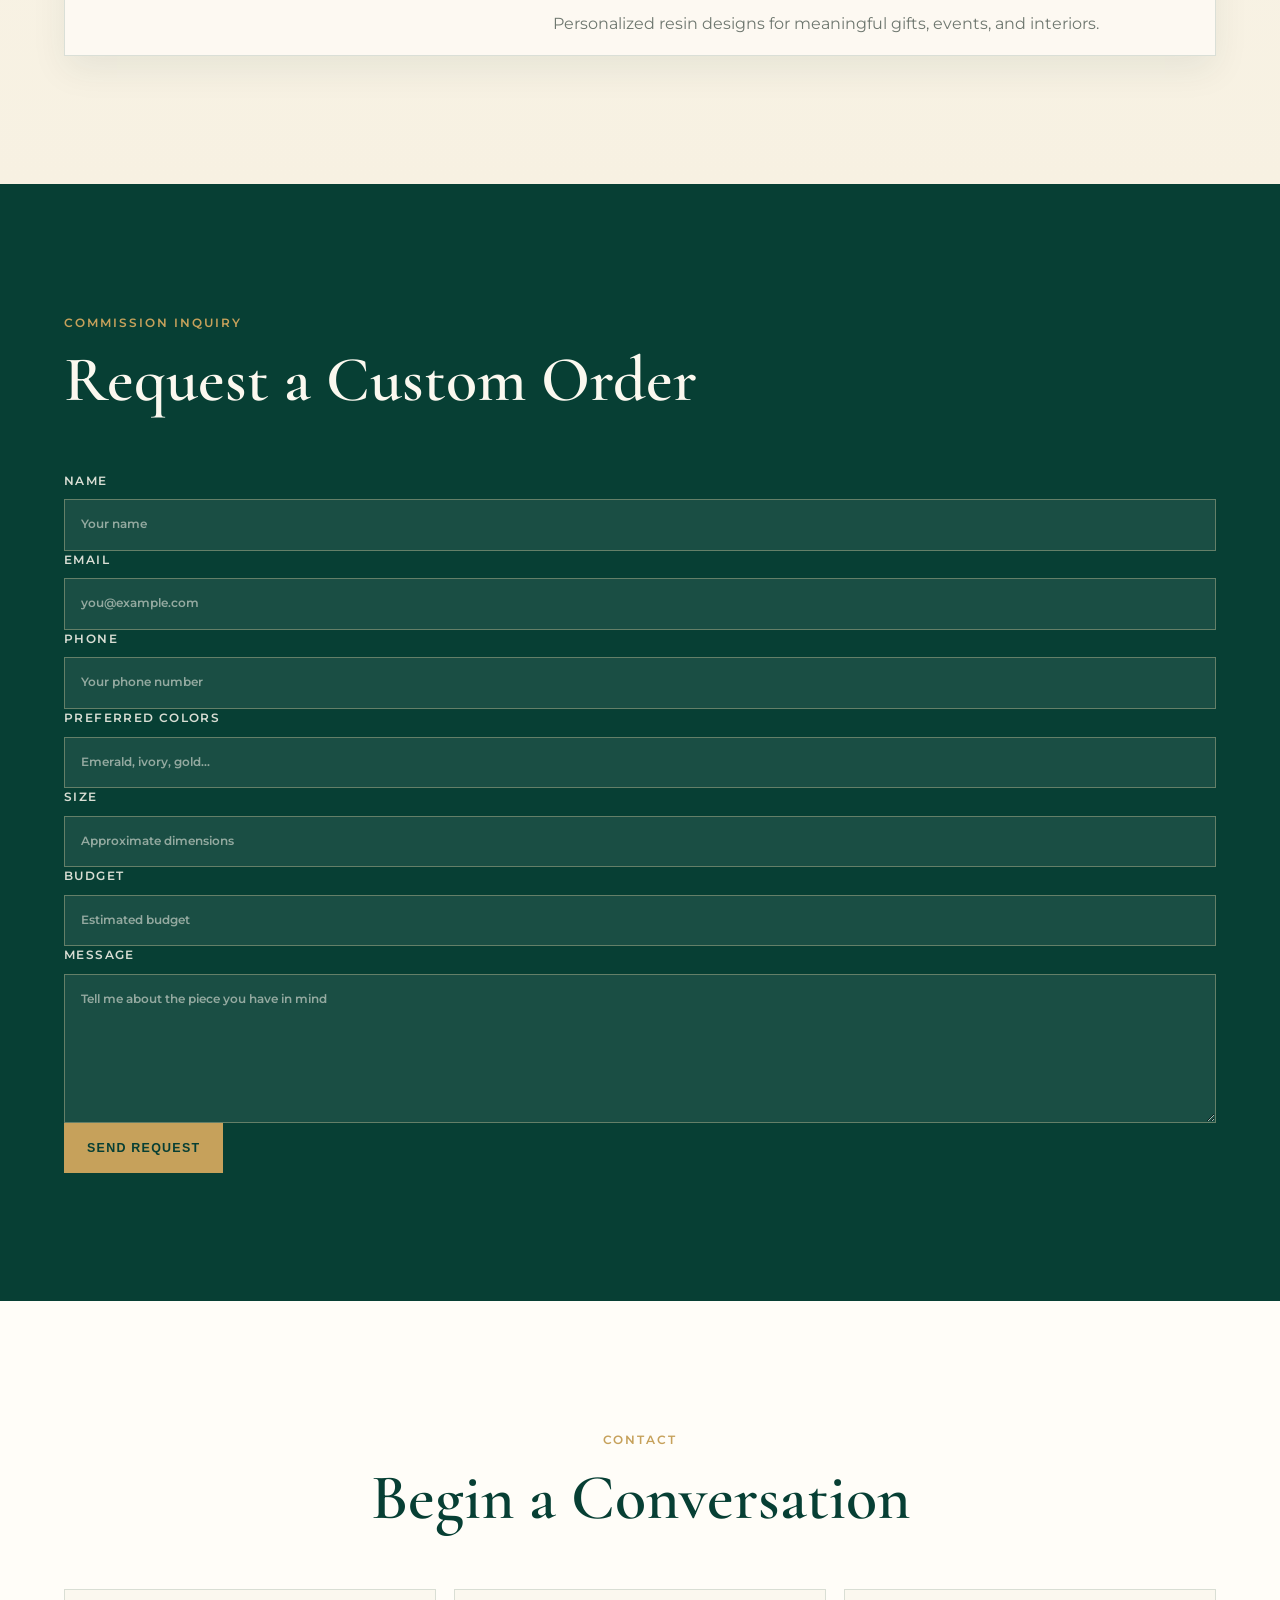
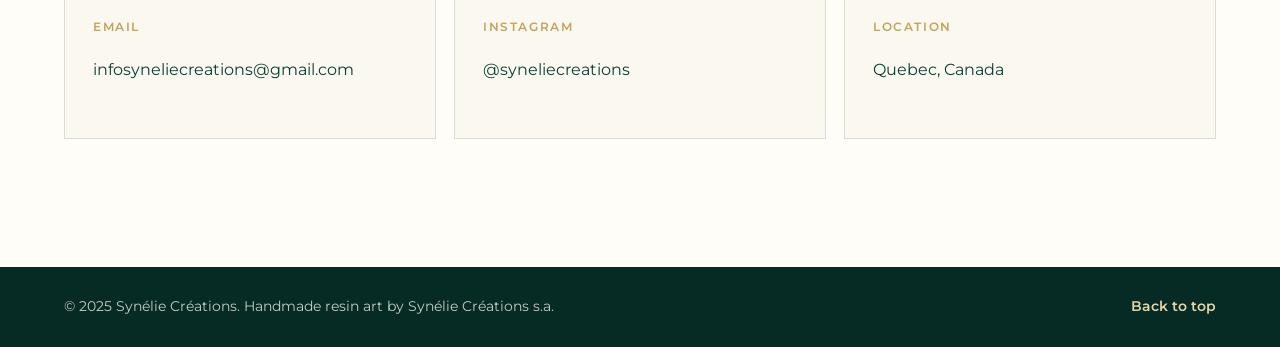
==== commit 6f55babb: "Update index.html" ====
--- a/index.html
+++ b/index.html
@@ -28,6 +28,7 @@
         <a href="#about">Artist</a>
         <a href="#gallery">Gallery</a>
         <a href="#custom">Custom Orders</a>
+        <a href="training.html">Training</a>
         <a href="#contact">Contact</a>
       </nav>
     </header>
@@ -114,13 +115,13 @@
             </div>
           </a>
 
-          <article class="gallery-card featured-card">
-             <img src="15$ (1).jpg" alt="Custom Pieces" class="gallery-image">
-            <div>
-              <h3>Custom Pieces</h3>
-              <p>Personalized resin designs for meaningful gifts, events, and interiors.</p>
-            </div>
-          </article>
+        <a href="custom-pieces.html" class="gallery-card featured-card">
+    <img src="15$ (1).jpg" alt="Custom Pieces" class="gallery-image">
+    <div>
+        <h3>Custom Pieces</h3>
+        <p>Personalized resin designs for meaningful gifts, events, and interiors.</p>
+    </div>
+</a>
         </div>
       </section>
 
@@ -129,11 +130,14 @@
           <p class="eyebrow">Commission Inquiry</p>
           <h2>Request a Custom Order</h2>
         </div>
-<form
+
+  <form
   action="https://formspree.io/f/xvzjpkgw"
   method="POST"
   enctype="multipart/form-data"
 >
+<input type="hidden" name="_next" value="https://syneliecreations.ca/thank-you.html"> 
+    
   <label>
     Name
     <input type="text" name="name" placeholder="Your name" required>
--- a/style.css
+++ b/style.css
@@ -355,9 +355,9 @@
 }
 
 .gallery-grid {
-  display: grid;
-  grid-template-columns: repeat(6, 1fr);
-  gap: 22px;
+    display: grid;
+    grid-template-columns: repeat(2, 1fr);
+    gap: 40px;
 }
 
 .gallery-card {
@@ -667,10 +667,10 @@
 }
 .gallery-image {
   width: 100%;
-  height: 260px;
+  height: 250px;
   object-fit: cover;
   display: block;
-  border-radius: 4px;
+  border-radius: 0 8px 25px rgba(0,0,0,0.08);
 }
 .gallery-card {
   text-decoration: none;
@@ -679,7 +679,7 @@
 }
 
 .gallery-card:hover {
-  transform: translateY(-6px);
+  transform: translateY(-5px);
   transition: 0.3s ease;
 }
 .artwork-card {
@@ -764,3 +764,119 @@
   z-index: 10;
   pointer-events: auto;
 }
+..artwork-card {
+    display: block;
+    gap: 30px;
+    background: white;
+    padding: 20px;
+    border-radius: 12px;
+    box-shadow: 0 8px 25px rgba(0,0,0,0.08);
+}
+
+.artwork-info {
+    flex: 1;
+}
+
+.artwork-card img {
+    width: 100%;
+    height: 250px;
+    object-fit: cover;
+    border-radius: 8px;
+}
+
+.artwork-info {
+    padding: 25px;
+}
+
+.artwork-info h3 {
+    margin-top: 0;
+    color: #0f4d43;
+    font-size: 2.5rem;
+    font-family: "Cormorant Garamond", serif;
+}
+
+.artwork-info p {
+    margin: 10px 0;
+}
+
+.inquiry-button {
+    display: inline-block;
+    margin-top: 15px;
+    padding: 12px 24px;
+    background: #0f4d43;
+    color: white;
+    text-decoration: none;
+    border-radius: 4px;
+    font-weight: 600;
+}
+.lightbox-overlay {
+    position: fixed;
+    inset: 0;
+    background: rgba(0,0,0,.9);
+    display: flex;
+    justify-content: center;
+    align-items: center;
+    z-index: 9999;
+    cursor: pointer;
+}
+
+.lightbox-overlay img {
+    max-width: 90%;
+    max-height: 90%;
+    border-radius: 10px;
+}
+
+.lightbox-hidden {
+    display: none;
+}
+.simple-lightbox {
+  position: fixed;
+  inset: 0;
+  background: rgba(0, 0, 0, 0.92);
+  z-index: 99999;
+  display: flex;
+  align-items: center;
+  justify-content: center;
+  padding: 30px;
+}
+
+.simple-lightbox img {
+  max-width: 90%;
+  max-height: 85vh;
+  border-radius: 8px;
+  box-shadow: 0 20px 60px rgba(0,0,0,0.5);
+}
+
+.simple-lightbox-close {
+  position: fixed;
+  top: 20px;
+  right: 35px;
+  color: white;
+  font-size: 42px;
+  font-weight: bold;
+  cursor: pointer;
+}
+.image-lightbox {
+  display: none;
+  position: fixed;
+  inset: 0;
+  background: rgba(0,0,0,.9);
+  z-index: 99999;
+  justify-content: center;
+  align-items: center;
+}
+
+.image-lightbox img {
+  max-width: 90%;
+  max-height: 90vh;
+  border-radius: 10px;
+}
+
+.close-lightbox {
+  position: absolute;
+  top: 20px;
+  right: 40px;
+  color: white;
+  font-size: 50px;
+  cursor: pointer;
+}
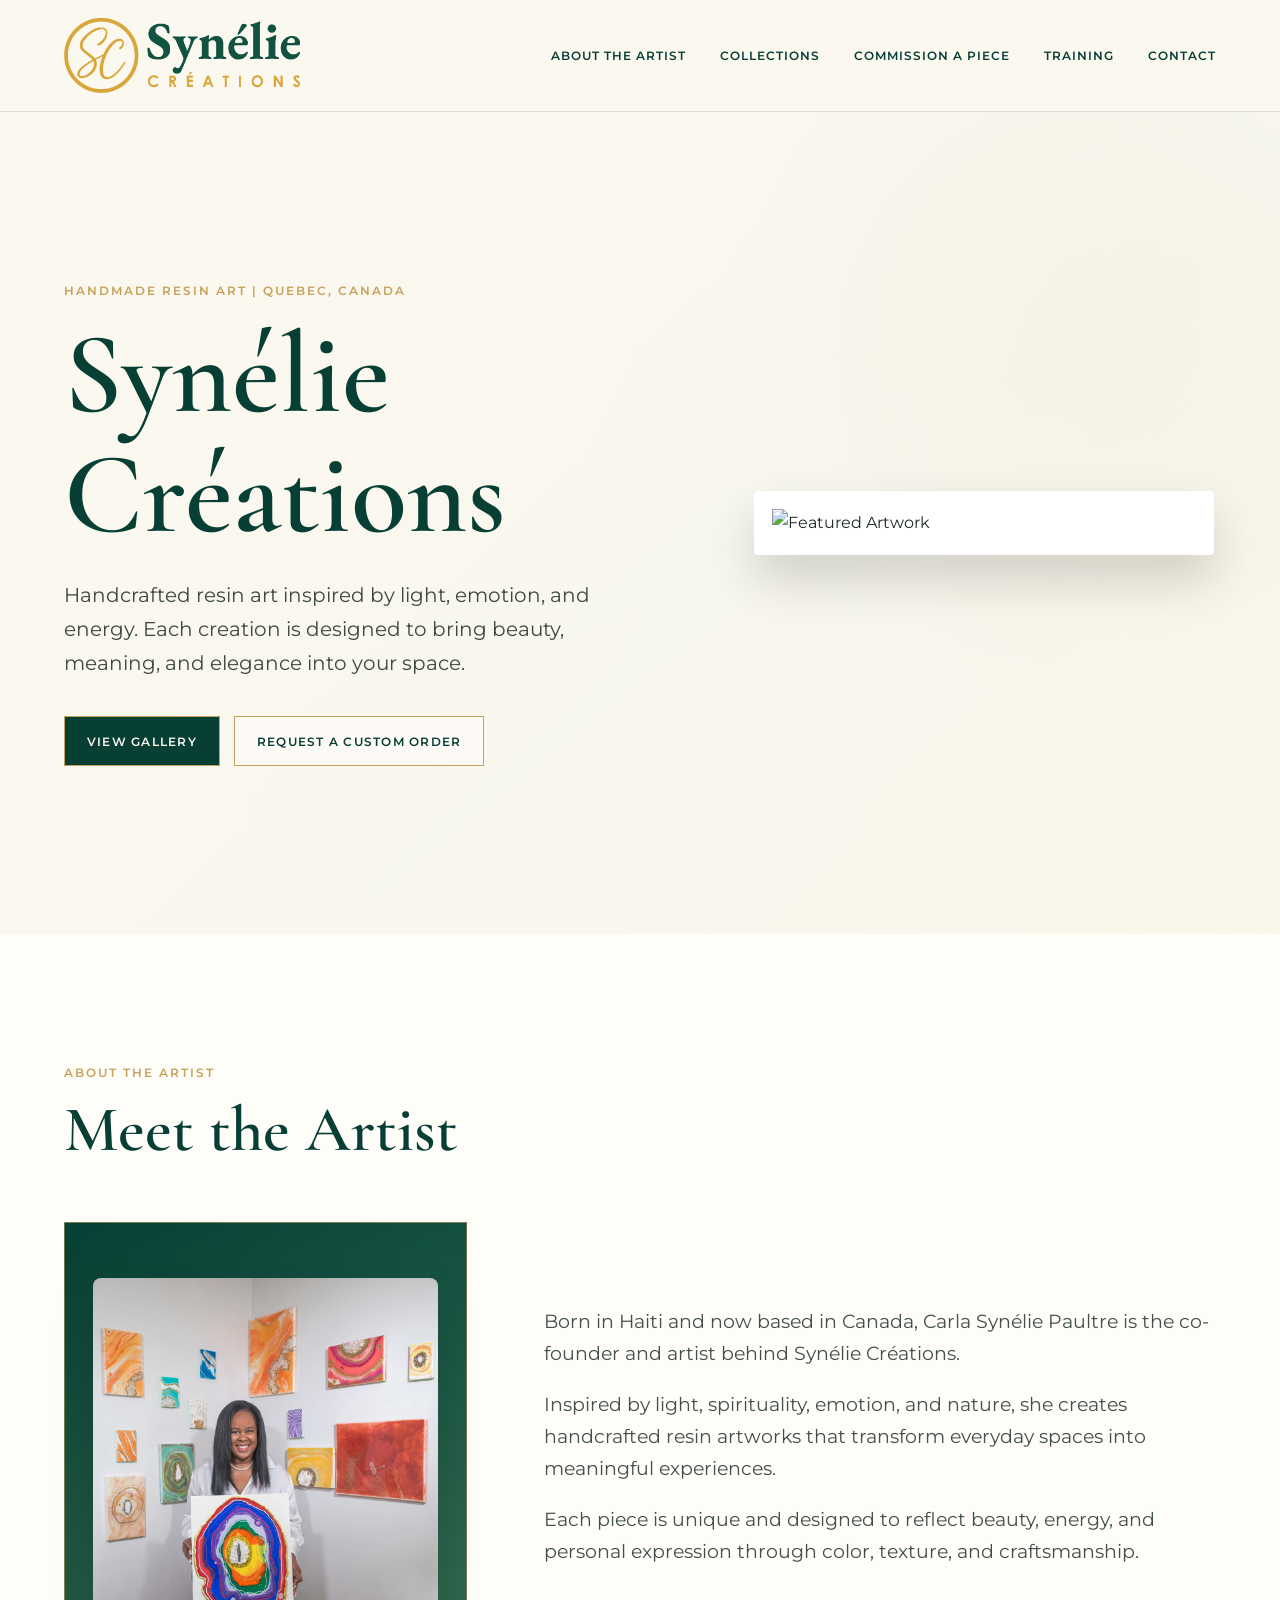
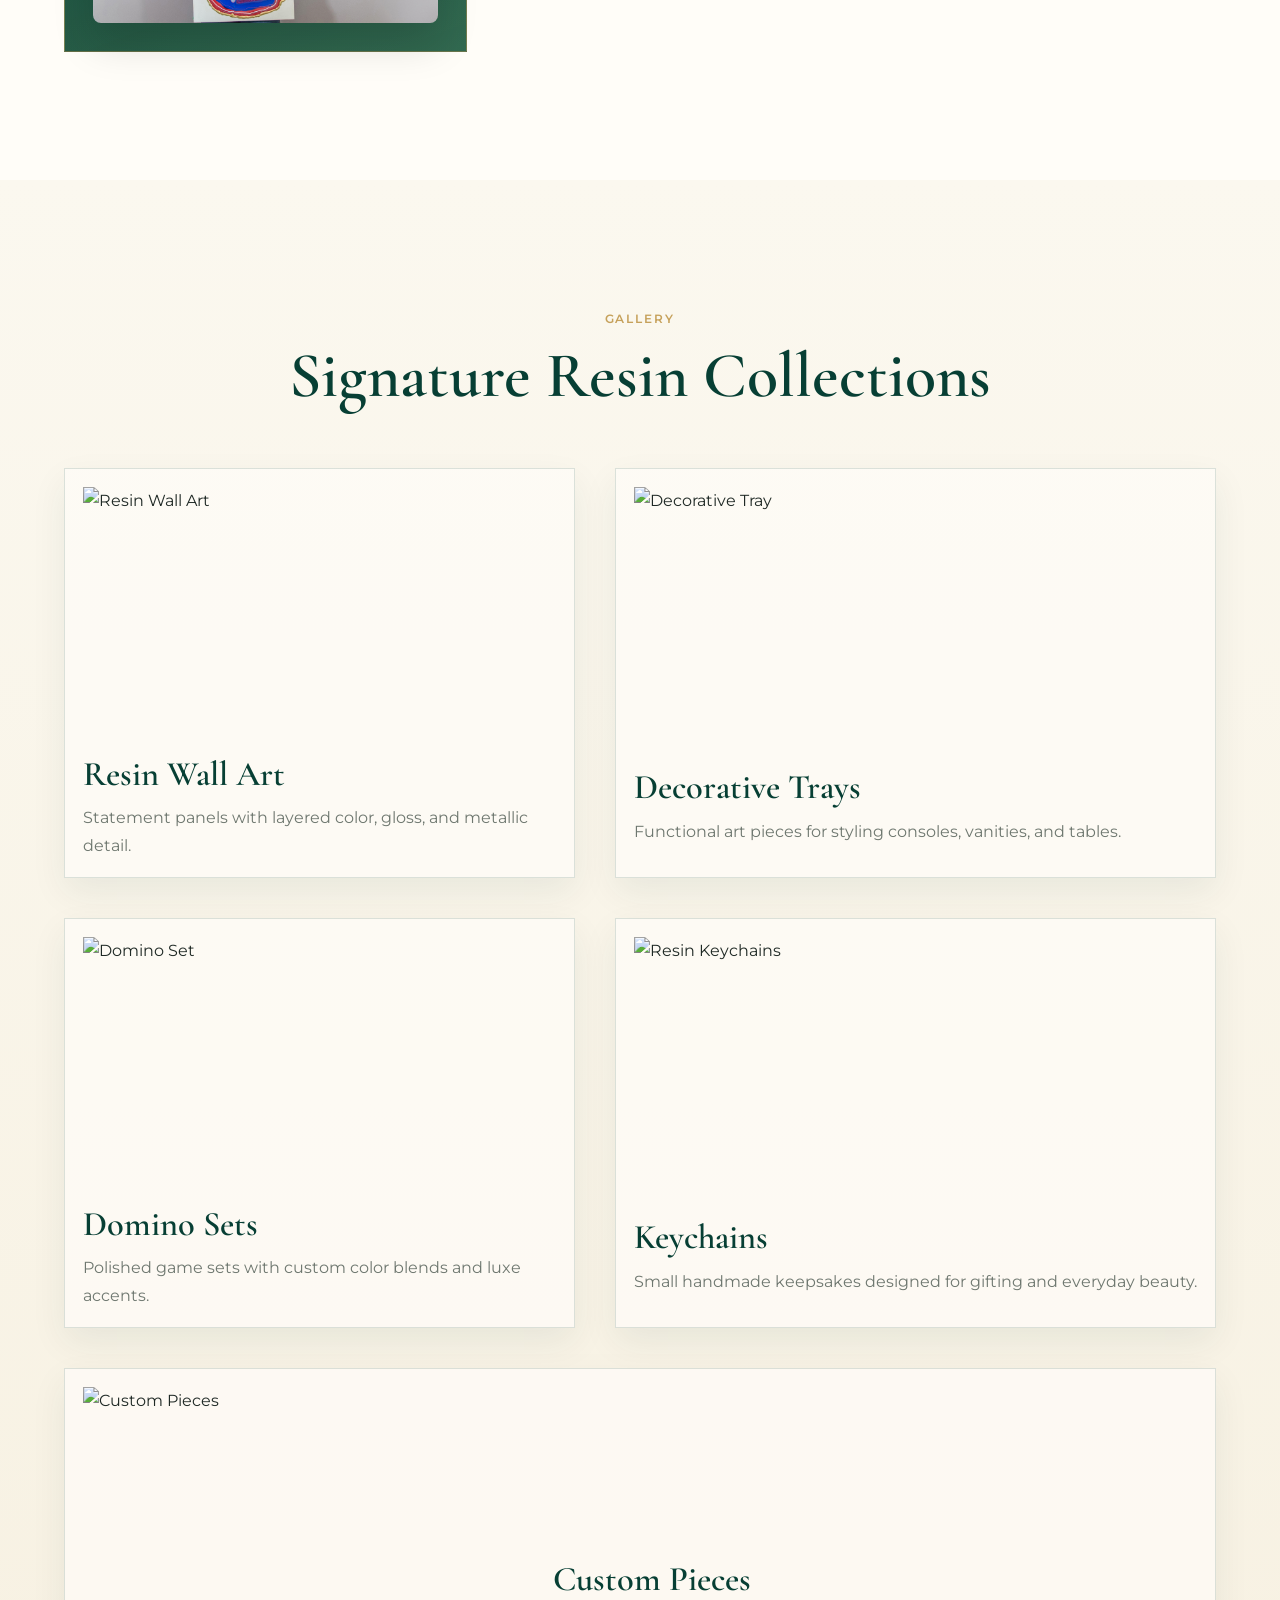
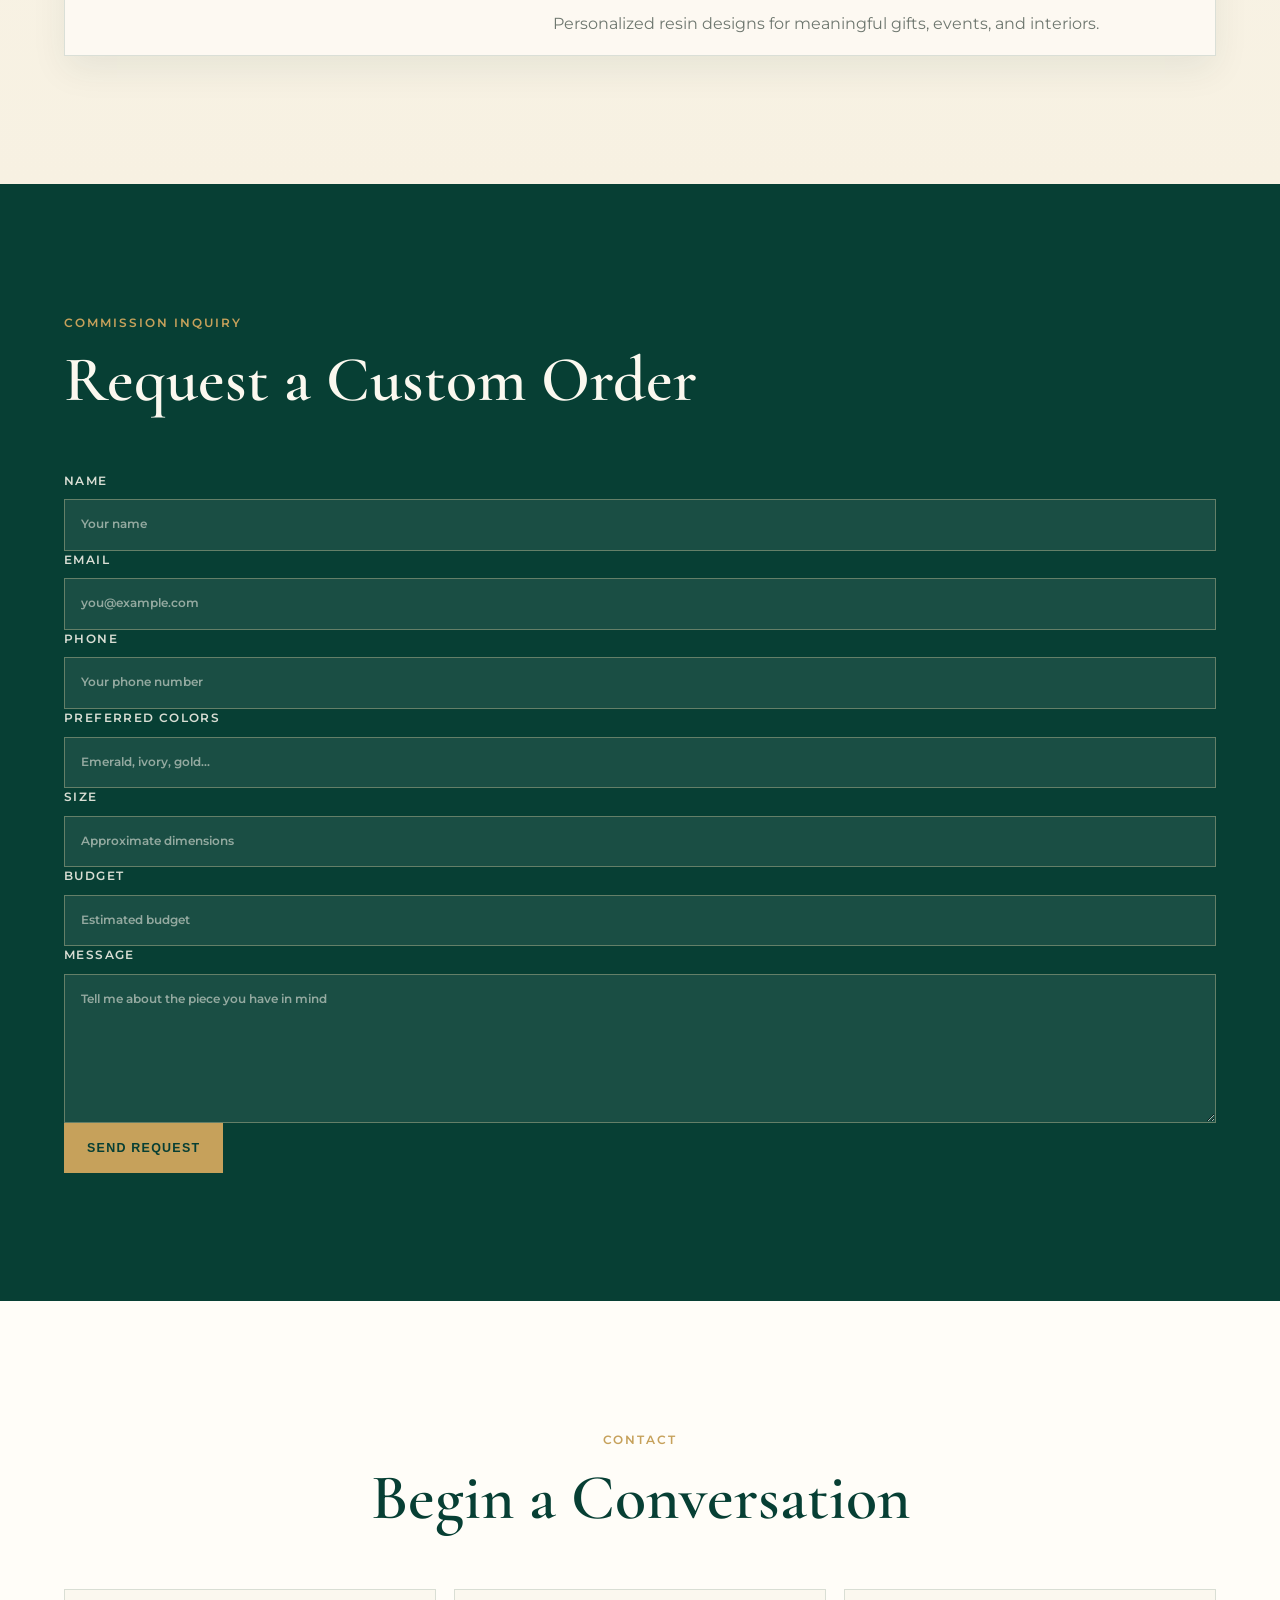
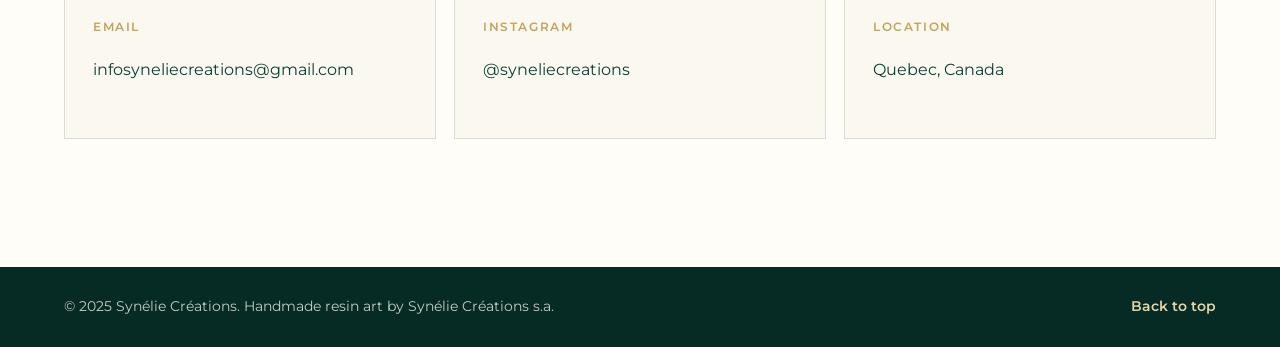
==== commit 3d1ca954: "Update index.html" ====
--- a/index.html
+++ b/index.html
@@ -15,7 +15,7 @@
   </head>
   <body>
     <header class="site-header" id="top">
-      <a class="brand" href="#top" aria-label="Synelie Creations homepage">
+     <a class="brand" href="/" aria-label="Synelie Creations homepage">
         <img src="logo_3.png" alt="Synélie Créations Logo" class="site-logo">
             </a>
 
@@ -25,9 +25,9 @@
       </button>
 
       <nav class="site-nav" aria-label="Primary navigation">
-        <a href="#about">Artist</a>
-        <a href="#gallery">Gallery</a>
-        <a href="#custom">Custom Orders</a>
+        <a href="#about">About the Artist</a>
+        <a href="#gallery">Collections</a>
+        <a href="#custom">Commission a Piece</a>
         <a href="training.html">Training</a>
         <a href="#contact">Contact</a>
       </nav>
